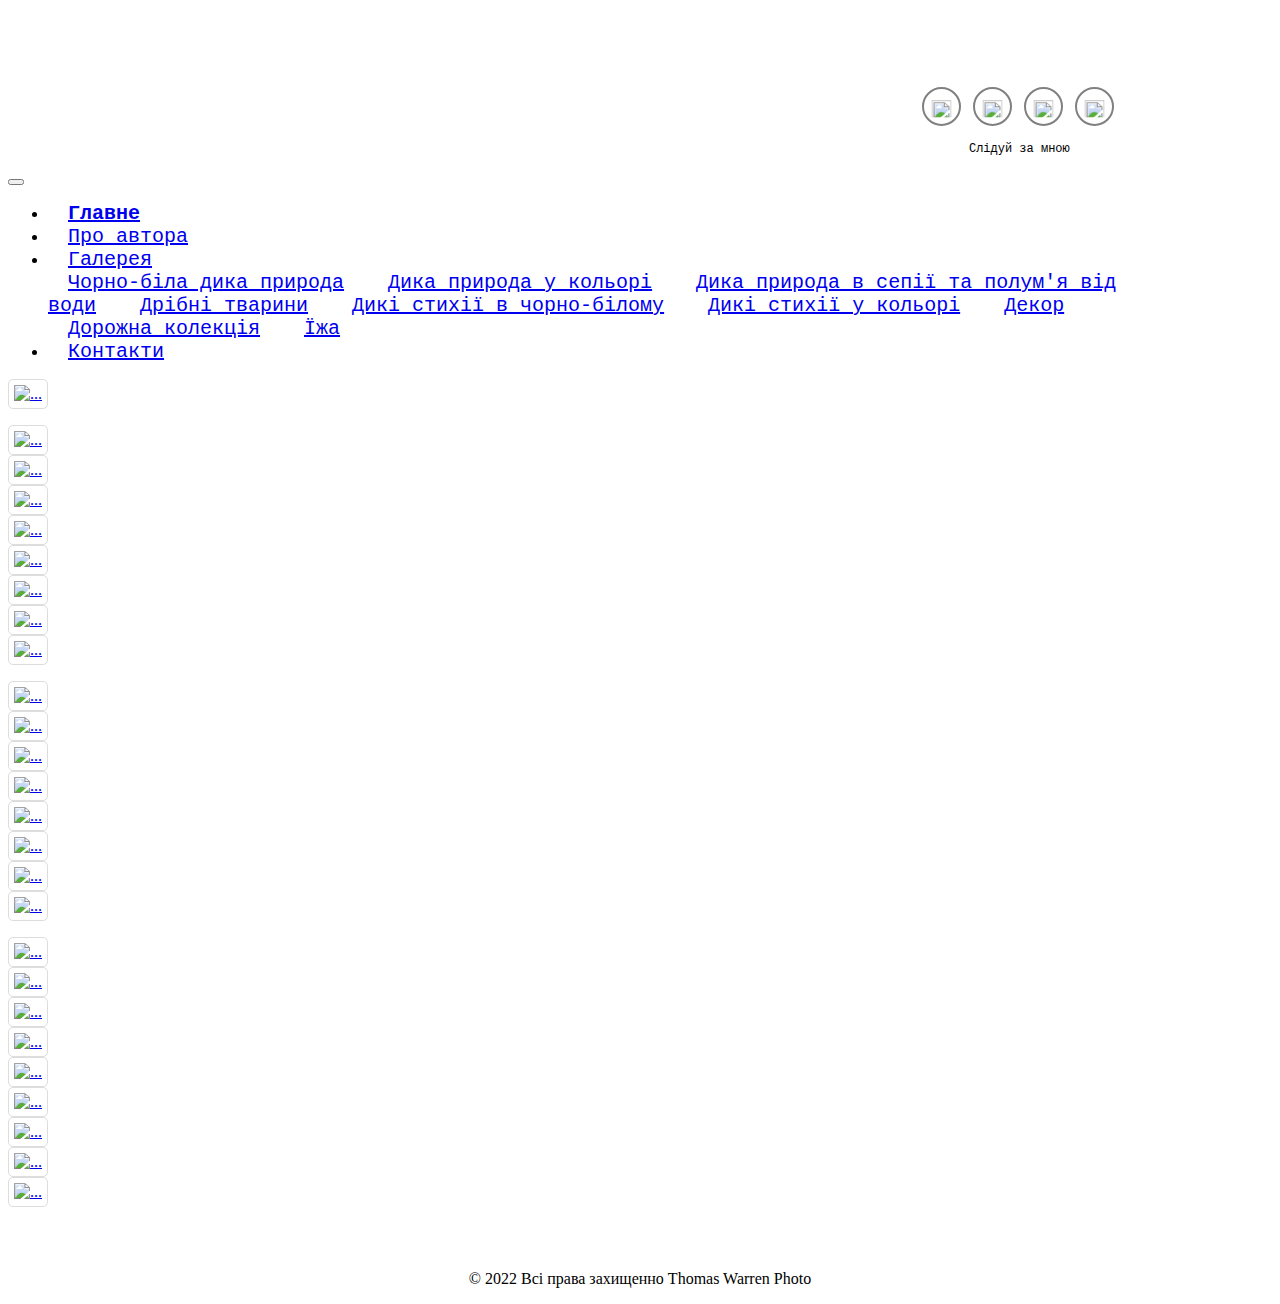
==== 1.html @ b48bdfd5 "Add files via upload" ====
<!DOCTYPE html>
<html>
	<head>
		<title></title>
			<link rel="stylesheet" type="text/css" href="Главное.css">
      <meta name="viewport" content="width=device-width, initial-scale=1, shrink-to-fit=no">
			<!-- Bootstrap CSS (jsDelivr CDN) -->
		  <link href="https://cdn.jsdelivr.net/npm/bootstrap@5.1.3/dist/css/bootstrap.min.css" rel="stylesheet" integrity="sha384-1BmE4kWBq78iYhFldvKuhfTAU6auU8tT94WrHftjDbrCEXSU1oBoqyl2QvZ6jIW3" crossorigin="anonymous">
		  <!-- Bootstrap Bundle JS (jsDelivr CDN) -->
		  <script defer src="https://cdn.jsdelivr.net/npm/bootstrap@5.1.3/dist/js/bootstrap.bundle.min.js" integrity="sha384-ka7Sk0Gln4gmtz2MlQnikT1wXgYsOg+OMhuP+IlRH9sENBO0LRn5q+8nbTov4+1p" crossorigin="anonymous"></script>
      <link href="js/bootstrap.min.css.map" rel="stylesheet"></link>
      <script src="js/bootstrap.min.js"></script>
      <link href="js/jquery.fancybox.min.css" rel="stylesheet"></link>
       <script src="js/jquery.fancybox.min.js"></script>
       <script src="js/jquery.min.js"></script>
        <script src="https://cdnjs.cloudflare.com/ajax/libs/popper.js/2.10.2/umd/popper.min.js" integrity="sha512-nnzkI2u2Dy6HMnzMIkh7CPd1KX445z38XIu4jG1jGw7x5tSL3VBjE44dY4ihMU1ijAQV930SPM12cCFrB18sVw==" crossorigin="anonymous" referrerpolicy="no-referrer"></script>
     
	</head>
		<body style="background-color: #ffffff;">

<div  style="padding-top: 5%; " class="container text-black " >
<div class="col-12 col-xs-12 col-md-12 col-xl-12 col-lg-12">
				<ul class="social-icons-7">
					<li><a href="https://www.facebook.com/"><img src="Image/Facebook_Logo.png" alt=""/></a></li>
          <li><a href="https://www.instagram.com/"><img src="Image/Instagram.png" alt=""/></a></li>
          <li><a href="https://www.pinterest.com/"><img src="Image/Pinterest.png" alt=""/></a></li>
          <li><a href="https://www.youtube.com/"><img src="Image/YouTube.png" alt=""/></a></li>
				</ul>
				<p style="font-size: 9pt; font-family: Courier New; text-align: right; padding-right: 16%; ">Слідуй за мною</p>
</div>			
	<div class="menu" class="col-12 col-xs-12 col-md-12 col-xl-12 col-lg-12">
		<nav class="navbar navbar-expand-lg navbar-light " >

  <button class="navbar-toggler" type="button" data-toggle="collapse" data-target="#navbarNavDropdown" aria-controls="navbarNavDropdown" aria-expanded="false" aria-label="Toggle navigation">
    <span class="navbar-toggler-icon"></span>
  </button>

  <div class="collapse navbar-collapse" id="navbarNavDropdown">
    <ul class="navbar-nav">

        <li class="nav-item active">
        <a   class="nav-link" style="font-size: 15pt; font-family: Courier New; "  href="index.html"><b>Главне</b></a>
      </li>


       <li class="nav-item active">
        <a class="nav-link" style="font-size: 15pt; font-family: Courier New;"  href="Avtor.html">Про автора</a>
      </li>

      <div id="Галерея">
       <li class="nav-item dropdown" >
        <a  class="nav-link dropdown-toggle" style="font-size: 15pt; font-family: Courier New;"   href="Galereya.html" id="navbarDropdownMenuLink" data-toggle="dropdown" aria-haspopup="true" aria-expanded="false">Галерея</a>
        <div class="dropdown-menu" aria-labelledby="navbarDropdownMenuLink">
          <a class="dropdown-item" style="font-size: 15pt; font-family: Courier New; text-align: left;"  href="1.html">Чорно-біла дика природа</a>
          <a class="dropdown-item" style="font-size: 15pt; font-family: Courier New; text-align: left;"  href="2.html">Дика природа у кольорі</a>
          <a class="dropdown-item" style="font-size: 15pt; font-family: Courier New; text-align: left;"  href="3.html">Дика природа в сепії та полум'я від води</a>
          <a class="dropdown-item" style="font-size: 15pt; font-family: Courier New; text-align: left;"  href="4.html">Дрібні тварини</a>
          <a class="dropdown-item" style="font-size: 15pt; font-family: Courier New; text-align: left;"  href="5.html">Дикі стихії в чорно-білому</a>
          <a class="dropdown-item" style="font-size: 15pt; font-family: Courier New; text-align: left;"  href="6.html">Дикі стихії у кольорі</a>
          <a class="dropdown-item" style="font-size: 15pt; font-family: Courier New; text-align: left;"  href="7.html">Декор</a>
          <a class="dropdown-item" style="font-size: 15pt; font-family: Courier New; text-align: left;"  href="8.html">Дорожна колекція</a>
          <a class="dropdown-item" style="font-size: 15pt; font-family: Courier New; text-align: left;"  href="9.html">Їжа</a>
        </div>
      </li>
    </div>

     <li class="nav-item active">
        <a class="nav-link" style="font-size: 15pt; font-family: Courier New;"  href="Contact.html">Контакти</a>
      </li>
    </ul>
</div>
</nav>
</div>
</div>

<div class="container">
    <div class="row">
      <div class="col-6 col-md-6 col-sm-6 col-xs-6 col-xl-6 col-lg-6 thumb">
            <a data-fancybox="gallery" href="Image/Galereya1/1.jpg">
                <img class="iimg-responsive" src="Image/Galereya1/1.jpg" style="max-width: 60%; height: auto;" alt="...">
            </a>
            <p></p>

      </div>
       <div class="col-6 col-md-6 col-sm-6 col-xs-6 col-xl-6 col-lg-6 thumb">
            <a data-fancybox="gallery" href="Image/Galereya1/2.jpg"> 
                <img class="img-responsive" src="Image/Galereya1/2.jpg" style="max-width: 70%; height: auto;" alt="...">
            </a>
      </div>
      <div class="col-6 col-md-6 col-sm-6 col-xs-6 col-xl-6 col-lg-6 thumb">
          <a data-fancybox="gallery" href="Image/Galereya1/3.jpg">
                <img class="img-responsive" src="Image/Galereya1/3.jpg"  style="max-width: 70%; height: auto;" alt="...">
            </a>
      </div>
        <div class="col-6 col-md-6 col-sm-6 col-xs-6 col-xl-6 col-lg-6 thumb">
            <a data-fancybox="gallery" href="Image/Galereya1/4.jpg">
                <img class="img-responsive" src="Image/Galereya1/4.jpg" style="max-width: 70%; height: auto; " alt="...">
            </a>
        </div>
        <div class="col-6 col-md-6 col-sm-6 col-xs-6 col-xl-6 col-lg-6 thumb">
            <a data-fancybox="gallery" href="Image/Galereya1/5.jpg">
                <img class="iimg-responsive" src="Image/Galereya1/5.jpg" style="max-width: 70%; height: auto;" alt="...">
            </a>

      </div>
       <div class="col-6 col-md-6 col-sm-6 col-xs-6 col-xl-6 col-lg-6 thumb">
            <a data-fancybox="gallery" href="Image/Galereya1/6.jpg">
                <img class="img-responsive" src="Image/Galereya1/6.jpg" style="max-width: 70%; height: auto;" alt="...">
            </a>
      </div>
      <div class="col-6 col-md-6 col-sm-6 col-xs-6 col-xl-6 col-lg-6 thumb">
          <a data-fancybox="gallery" href="Image/Galereya1/7.jpg">
                <img class="img-responsive" src="Image/Galereya1/7.jpg" style="max-width: 70%; height: auto;" alt="...">
            </a>
      </div>
        <div class="col-6 col-md-6 col-sm-6 col-xs-6 col-xl-6 col-lg-6 thumb">
            <a data-fancybox="gallery" href="Image/Galereya1/8.jpg">
                <img class="img-responsive" src="Image/Galereya1/8.jpg" style="max-width: 70%; height: auto;" alt="...">
            </a>
        </div>
        <div class="col-6 col-md-6 col-sm-6 col-xs-6 col-xl-6 col-lg-6 thumb">
            <a data-fancybox="gallery" href="Image/Galereya1/9.jpg">
                <img class="iimg-responsive" src="Image/Galereya1/9.jpg" style="max-width: 80%; height: auto;" alt="...">
            </a>
            <p></p>

      </div>
       <div class="col-6 col-md-6 col-sm-6 col-xs-6 col-xl-6 col-lg-6 thumb">
            <a data-fancybox="gallery" href="Image/Galereya1/19.jpg"> 
                <img class="img-responsive" src="Image/Galereya1/10.jpg" style="max-width: 70%; height: auto;" alt="...">
            </a>
      </div>
      <div class="col-6 col-md-6 col-sm-6 col-xs-6 col-xl-6 col-lg-6 thumb">
          <a data-fancybox="gallery" href="Image/Galereya1/11.jpg">
                <img class="img-responsive" src="Image/Galereya1/11.jpg"  style="max-width: 70%; height: auto;" alt="...">
            </a>
      </div>
        <div class="col-6 col-md-6 col-sm-6 col-xs-6 col-xl-6 col-lg-6 thumb">
            <a data-fancybox="gallery" href="Image/Galereya1/12.jpg">
                <img class="img-responsive" src="Image/Galereya1/12.jpg" style="max-width: 70%; height: auto; " alt="...">
            </a>
        </div>
        <div class="col-6 col-md-6 col-sm-6 col-xs-6 col-xl-6 col-lg-6 thumb">
            <a data-fancybox="gallery" href="Image/Galereya1/41.jpg">
                <img class="iimg-responsive" src="Image/Galereya1/41.jpg" style="max-width: 70%; height: auto;" alt="...">
            </a>

      </div>
       <div class="col-6 col-md-6 col-sm-6 col-xs-6 col-xl-6 col-lg-6 thumb">
            <a data-fancybox="gallery" href="Image/Galereya1/14.jpg">
                <img class="img-responsive" src="Image/Galereya1/14.jpg" style="max-width: 70%; height: auto;" alt="...">
            </a>
      </div>
      <div class="col-6 col-md-6 col-sm-6 col-xs-6 col-xl-6 col-lg-6 thumb">
          <a data-fancybox="gallery" href="Image/Galereya1/15.jpg">
                <img class="img-responsive" src="Image/Galereya1/15.jpg" style="max-width: 70%; height: auto;" alt="...">
            </a>
      </div>
        <div class="col-6 col-md-6 col-sm-6 col-xs-6 col-xl-6 col-lg-6 thumb">
            <a data-fancybox="gallery" href="Image/Galereya1/39.jpg">
                <img class="img-responsive" src="Image/Galereya1/39.jpg" style="max-width: 70%; height: auto;" alt="...">
            </a>
        </div>
        <div class="col-6 col-md-6 col-sm-6 col-xs-6 col-xl-6 col-lg-6 thumb">
            <a data-fancybox="gallery" href="Image/Galereya1/35.jpg">
                <img class="iimg-responsive" src="Image/Galereya1/35.jpg" style="max-width: 70%; height: auto;" alt="...">
            </a>
            <p></p>

      </div>
       <div class="col-6 col-md-6 col-sm-6 col-xs-6 col-xl-6 col-lg-6 thumb">
            <a data-fancybox="gallery" href="Image/Galereya1/27.jpg"> 
                <img class="img-responsive" src="Image/Galereya1/27.jpg" style="max-width: 70%; height: auto;" alt="...">
            </a>
      </div>
      <div class="col-6 col-md-6 col-sm-6 col-xs-6 col-xl-6 col-lg-6 thumb">
          <a data-fancybox="gallery" href="Image/Galereya1/19.jpg">
                <img class="img-responsive" src="Image/Galereya1/19.jpg"  style="max-width: 70%; height: auto;" alt="...">
            </a>
      </div>
        <div class="col-6 col-md-6 col-sm-6 col-xs-6 col-xl-6 col-lg-6 thumb">
            <a data-fancybox="gallery" href="Image/Galereya1/33.jpg">
                <img class="img-responsive" src="Image/Galereya1/33.jpg" style="max-width: 70%; height: auto; " alt="...">
            </a>
        </div>
        <div class="col-6 col-md-6 col-sm-6 col-xs-6 col-xl-6 col-lg-6 thumb">
            <a data-fancybox="gallery" href="Image/Galereya1/21.jpg">
                <img class="iimg-responsive" src="Image/Galereya1/21.jpg" style="max-width: 70%; height: auto;" alt="...">
            </a>

      </div>
       <div class="col-6 col-md-6 col-sm-6 col-xs-6 col-xl-6 col-lg-6 thumb">
            <a data-fancybox="gallery" href="Image/Galereya1/22.jpg">
                <img class="img-responsive" src="Image/Galereya1/22.jpg" style="max-width: 70%; height: auto;" alt="...">
            </a>
      </div>
      <div class="col-6 col-md-6 col-sm-6 col-xs-6 col-xl-6 col-lg-6 thumb">
          <a data-fancybox="gallery" href="Image/Galereya1/23.jpg">
                <img class="img-responsive" src="Image/Galereya1/23.jpg" style="max-width: 70%; height: auto;" alt="...">
            </a>
      </div>
        <div class="col-6 col-md-6 col-sm-6 col-xs-6 col-xl-6 col-lg-6 thumb">
            <a data-fancybox="gallery" href="Image/Galereya1/24.jpg">
                <img class="img-responsive" src="Image/Galereya1/24.jpg" style="max-width: 60%; height: auto;" alt="...">
            </a>
        </div>
        <div class="col-6 col-md-6 col-sm-6 col-xs-6 col-xl-6 col-lg-6 thumb">
            <a data-fancybox="gallery" href="Image/Galereya1/25.jpg">
                <img class="iimg-responsive" src="Image/Galereya1/25.jpg" style="max-width: 70%; height: auto;" alt="...">
            </a>
      </div>
      <div class="col-6 col-md-6 col-sm-6 col-xs-6 col-xl-6 col-lg-6 thumb">
            <a data-fancybox="gallery" href="Image/Galereya1/38.jpg">
                <img class="iimg-responsive" src="Image/Galereya1/38.jpg" style="max-width: 70%; height: auto;" alt="...">
            </a>
      </div>
    </div>
</div>
<button onclick="topFunction()" id="myBtn" title="Go to top">Top</button>
<div class="container text-white " style="height:5%" >
                                <div class="row " style="height:5%">
                                    <div class="col-6 col-xs-6 col-md-6 col-xl-6 col-lg-6">

                <div  class="footer" align="center">
                    <p class="text-xl-start text-lg-start text-md-start text-sm-start" style="margin-top: 5%; color: black;">© 2022 Всі права захищенно Thomas Warren Photo</p>
                </div>
            </div>
        </div>
    </div>
<script >
    // When the user scrolls down 20px from the top of the document, show the button
window.onscroll = function() {scrollFunction()};

function scrollFunction() {
    if (document.body.scrollTop > 20 || document.documentElement.scrollTop > 20) {
        document.getElementById("myBtn").style.display = "block";
    } else {
        document.getElementById("myBtn").style.display = "none";
    }
}

// When the user clicks on the button, scroll to the top of the document
function topFunction() {
    document.body.scrollTop = 0; // For Safari
    document.documentElement.scrollTop = 0; // For Chrome, Firefox, IE and Opera
}
</script>
<!-- fancyBox JS -->
<script src="js/jquery.fancybox.min.js"></script>
</body>
</html>
---- Главное.css ----
nav.navbar .dropdown:hover > .dropdown-menu {
 display: block; 
 text-align: right;
} 
@media only screen and (max-device-width: 992px){
    nav.navbar .dropdown:hover .dropdown-menu{
        display: none;
    }
}

.social-icons-7 {
    list-style: none;
    padding: 0;
    display: flex;
    justify-content: right;  
    align-items: right;
    padding-right:12% ;

}
.social-icons-7 a {
    text-decoration: none;
    width: 35px;
    height: 35px;
    display: flex;
    align-items: center;
    justify-content: center;
    border-radius: 50%;
    margin: 0 6px;
    font-size: 26px;
    overflow: hidden;
    position: relative;
    color: #808080;
    border: 2px solid #808080;
    transition: border-radius 0.2s linear 0s;
    transform: rotate(45deg);
}
.social-icons-7 a:after {
    content: "";
    display: block;
    width: 100%;
    height: 100%;
    top: -100%;
    left: 0;
    right: 0;
    margin: auto;
    position: absolute;
    background-color: #808080;
}
.social-icons-7 a i,
.social-icons-7 a img {
    transition: transform 0.2s linear 0s;
    transform: rotate(-45deg);
    position: relative;
    z-index: 1;          
}
.social-icons-7 a img {
    width: 20px;
    height: 20px;
}
.social-icons-7 a:hover {
    border-radius: 0px;
    width: 25px;
    height: 25px;
    color: #FFF;
    margin: 5px 11px
}
.social-icons-7 a:hover:after {
    top: 0;
    transition: all 0.2s linear 0s;
}
.menu{
    padding-right: 10%;
    display: flex;
    justify-content: right; 
}
.menu a{
    margin: 0 20px;
}
.line{
    border-bottom: 1px solid #808080;

}
#name {
    width: 100%;
}
#email{
    width: 100%;
}
#comment{
    width: 100%;
    height: 150px;
    box-sizing: border-box; /* Алгоритм расчёта ширины */
    margin-top:4% ;
}
#submit{
    background-color: #FF4500;
}

.img-fluid1{
    max-width: 80%;
    height: auto;
    margin: 10%;
}
.hover-effect-btn {
  position: relative;
  width: 100%;
}
.overlay {
  position: absolute;
  top: 0;
  left: 0;
  width: 100%;
  height: 100%;
  background: rgba(0, 0, 0, 0.5); /* Настройка цвета и прозрачности для блока с заголовком */
  transition: background 0.5s ease;
}
.hover-effect-btn:hover .overlay {
  display: block;
  background: rgba(0, 0, 0, 0.9); /* Настройка цвета и прозрачности для блока с заголовком при наведении */
}
.title {
  position: absolute;
  width: 100%;
  left: 0;
  top: 25%; /* Отступ сверху */
  font-size: 1.5vw; /* Размер текста заголовка */
  text-align: center;
  text-transform: uppercase; /* Заглавные буквы */
  color: white; /* Цвет заголовка */
  z-index: 1;
  transition: top .5s ease;
  text-shadow: 1px 1px 1px #000;
}
.hover-effect-btn:hover .title {
  top: 15%; /* Отступ сверху при наведении */
}
.button {
  position: absolute;
  width: 100%;
  left:0;
  top: 65%; /* Отступ сверху */
  text-align: center;
  opacity: 0;
  transition: opacity .35s ease;
}
.button a {
  padding: 15px 40px; /* Отступ */
  text-align: center;
  background: #ff921e; /* Цвет кнопки */
  color: white; /* Цвет текста */
  border: 1px solid white; /* Ширина, стиль и цвет границы */
  z-index: 1; 
}
.hover-effect-btn:hover .button {
  opacity: 1;
}
        .thumb img {
            -webkit-filter: grayscale(0);
            filter: none;
            border-radius: 5px;
            background-color: #fff;
            border: 1px solid #ddd;
            padding: 5px;
        }

        .thumb img:hover {
            -webkit-filter: grayscale(1);
            filter: grayscale(1);
        }

        .thumb {
            padding: 0px;
        }

#myBtn {
    display: none; /* Hidden by default */
    position: fixed; /* Fixed/sticky position */
    bottom: 5%; /* Place the button at the bottom of the page */
    right: 2%; /* Place the button 30px from the right */
    z-index: 99; /* Make sure it does not overlap */
    border: none; /* Remove borders */
    outline: none; /* Remove outline */
    background-color: red; /* Set a background color */
    color: white; /* Text color */
    cursor: pointer; /* Add a mouse pointer on hover */
    padding: 0.7%; /* Some padding */
    border-radius: 70%; /* Rounded corners */
    font-size: 18px; /* Increase font size */
}

#myBtn:hover {
    background-color: #555; /* Add a dark-grey background on hover */
}
.btn{
    margin-top: 3%;
    margin-left: 70%;
}
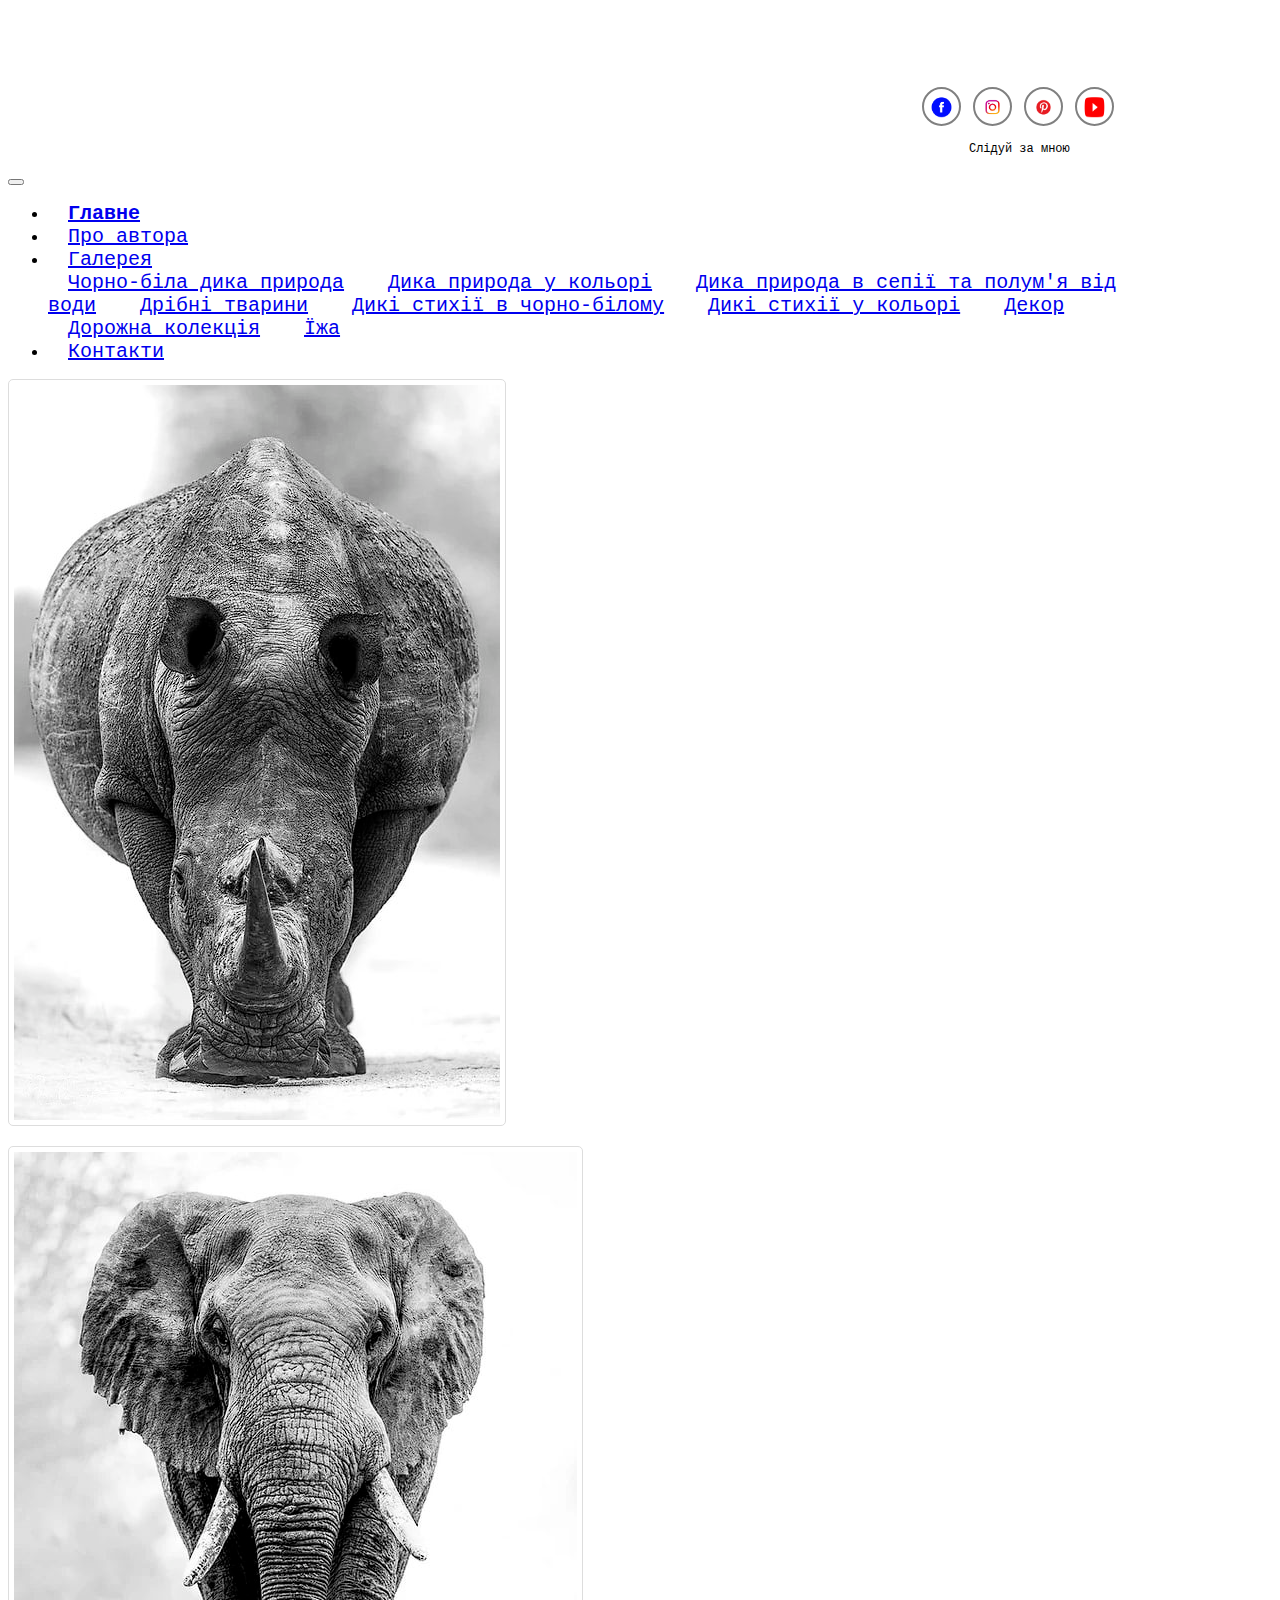
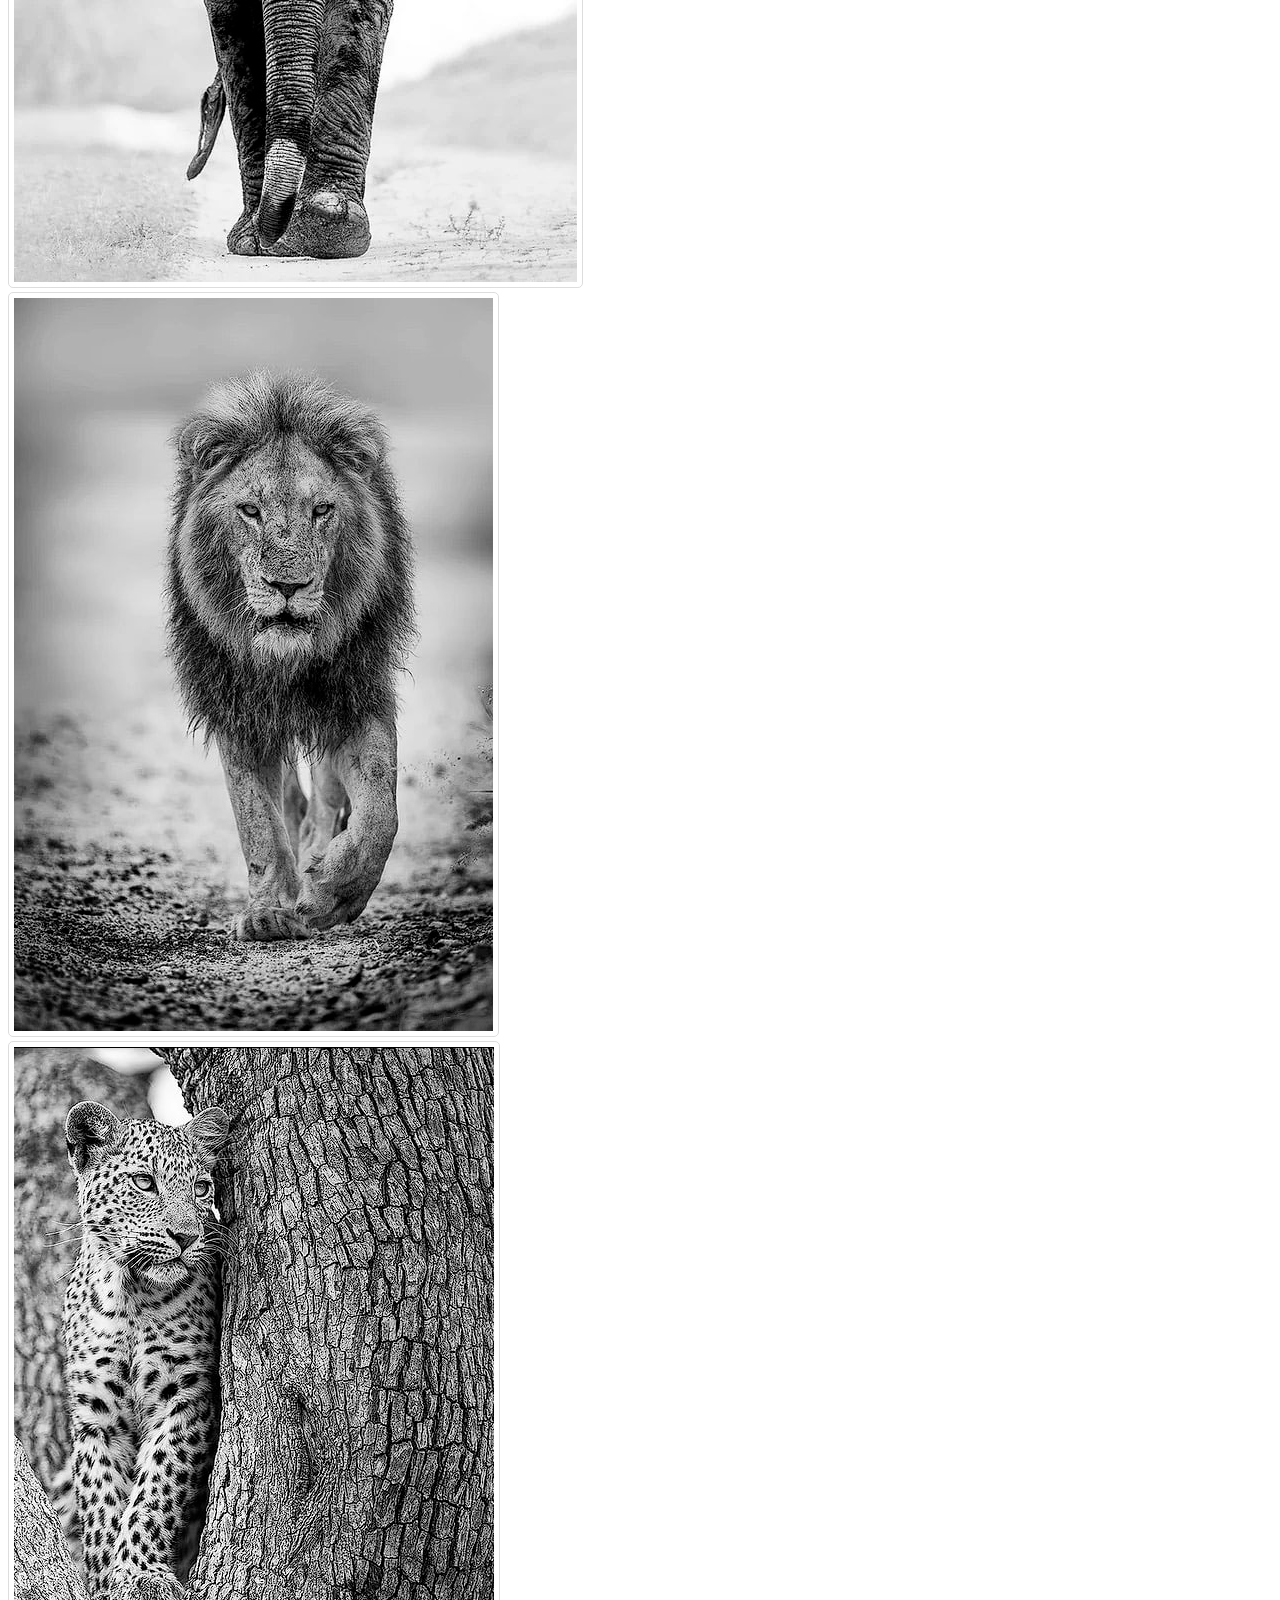
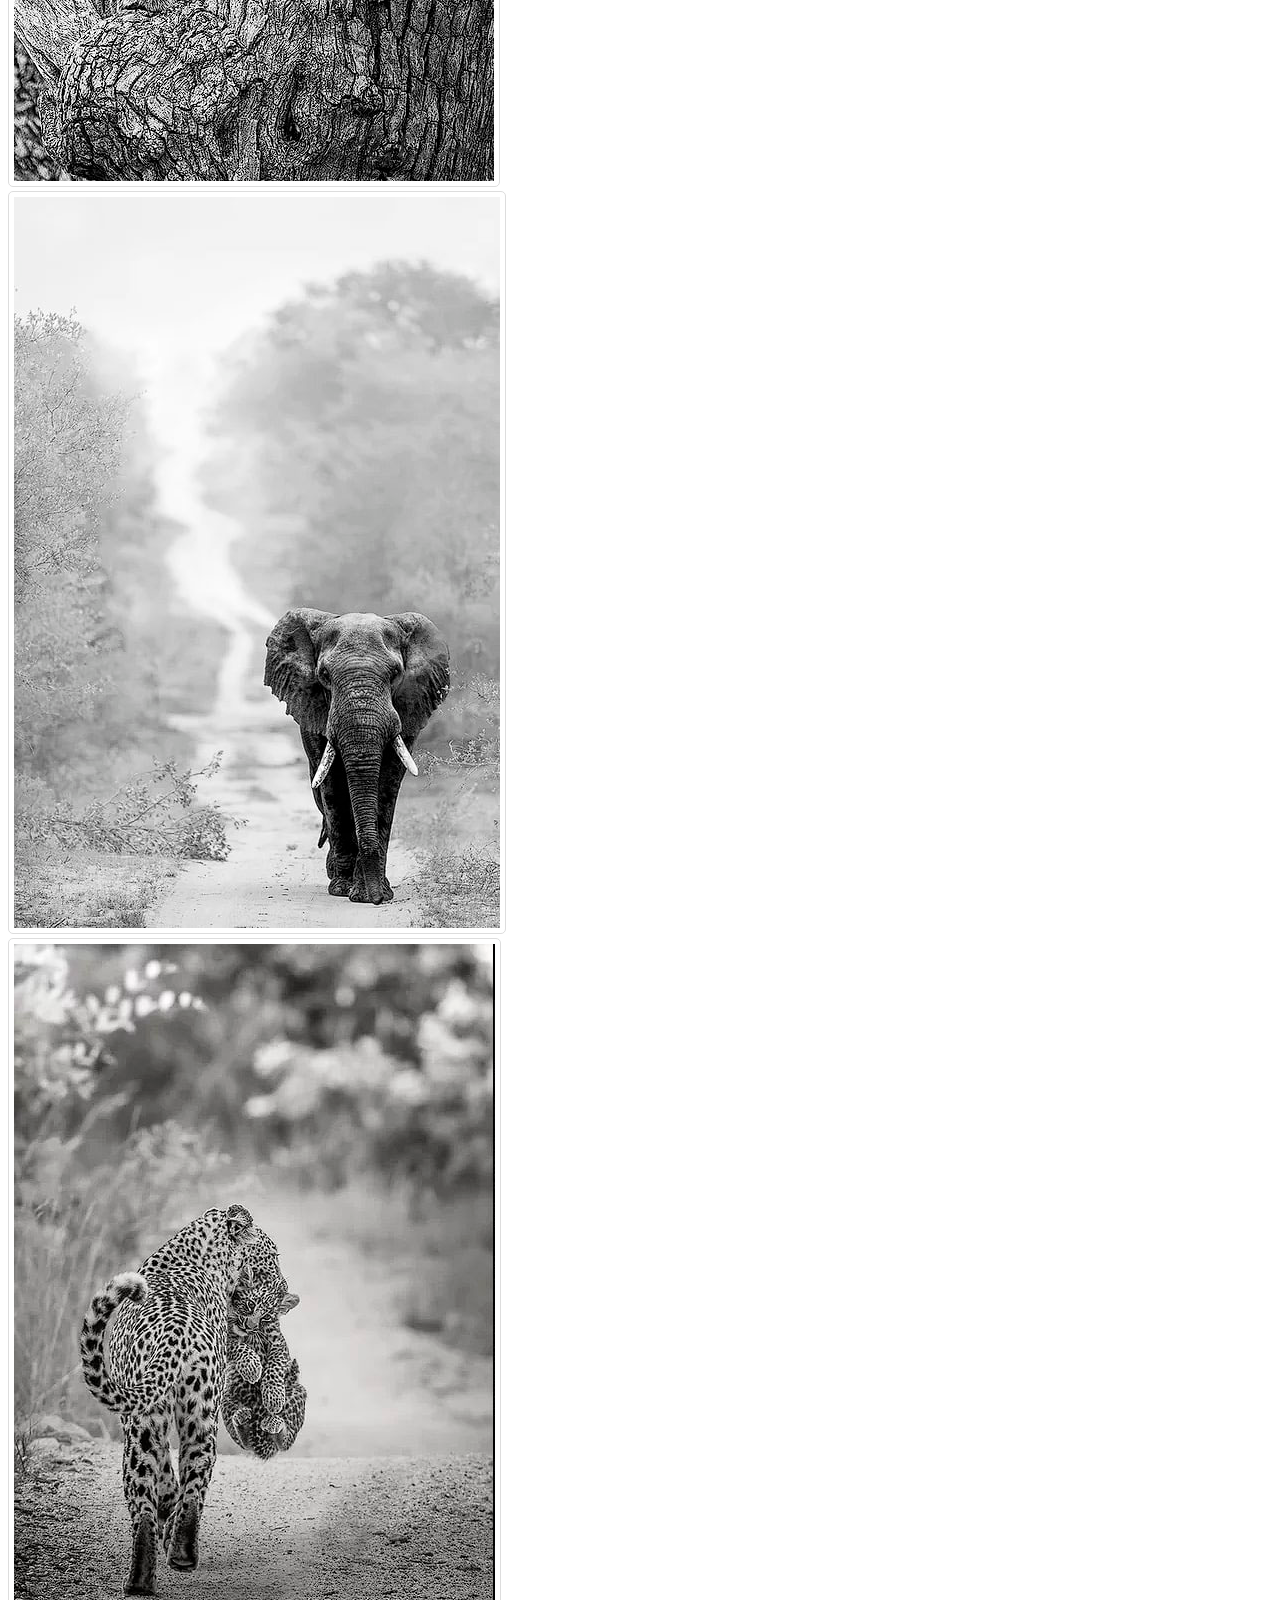
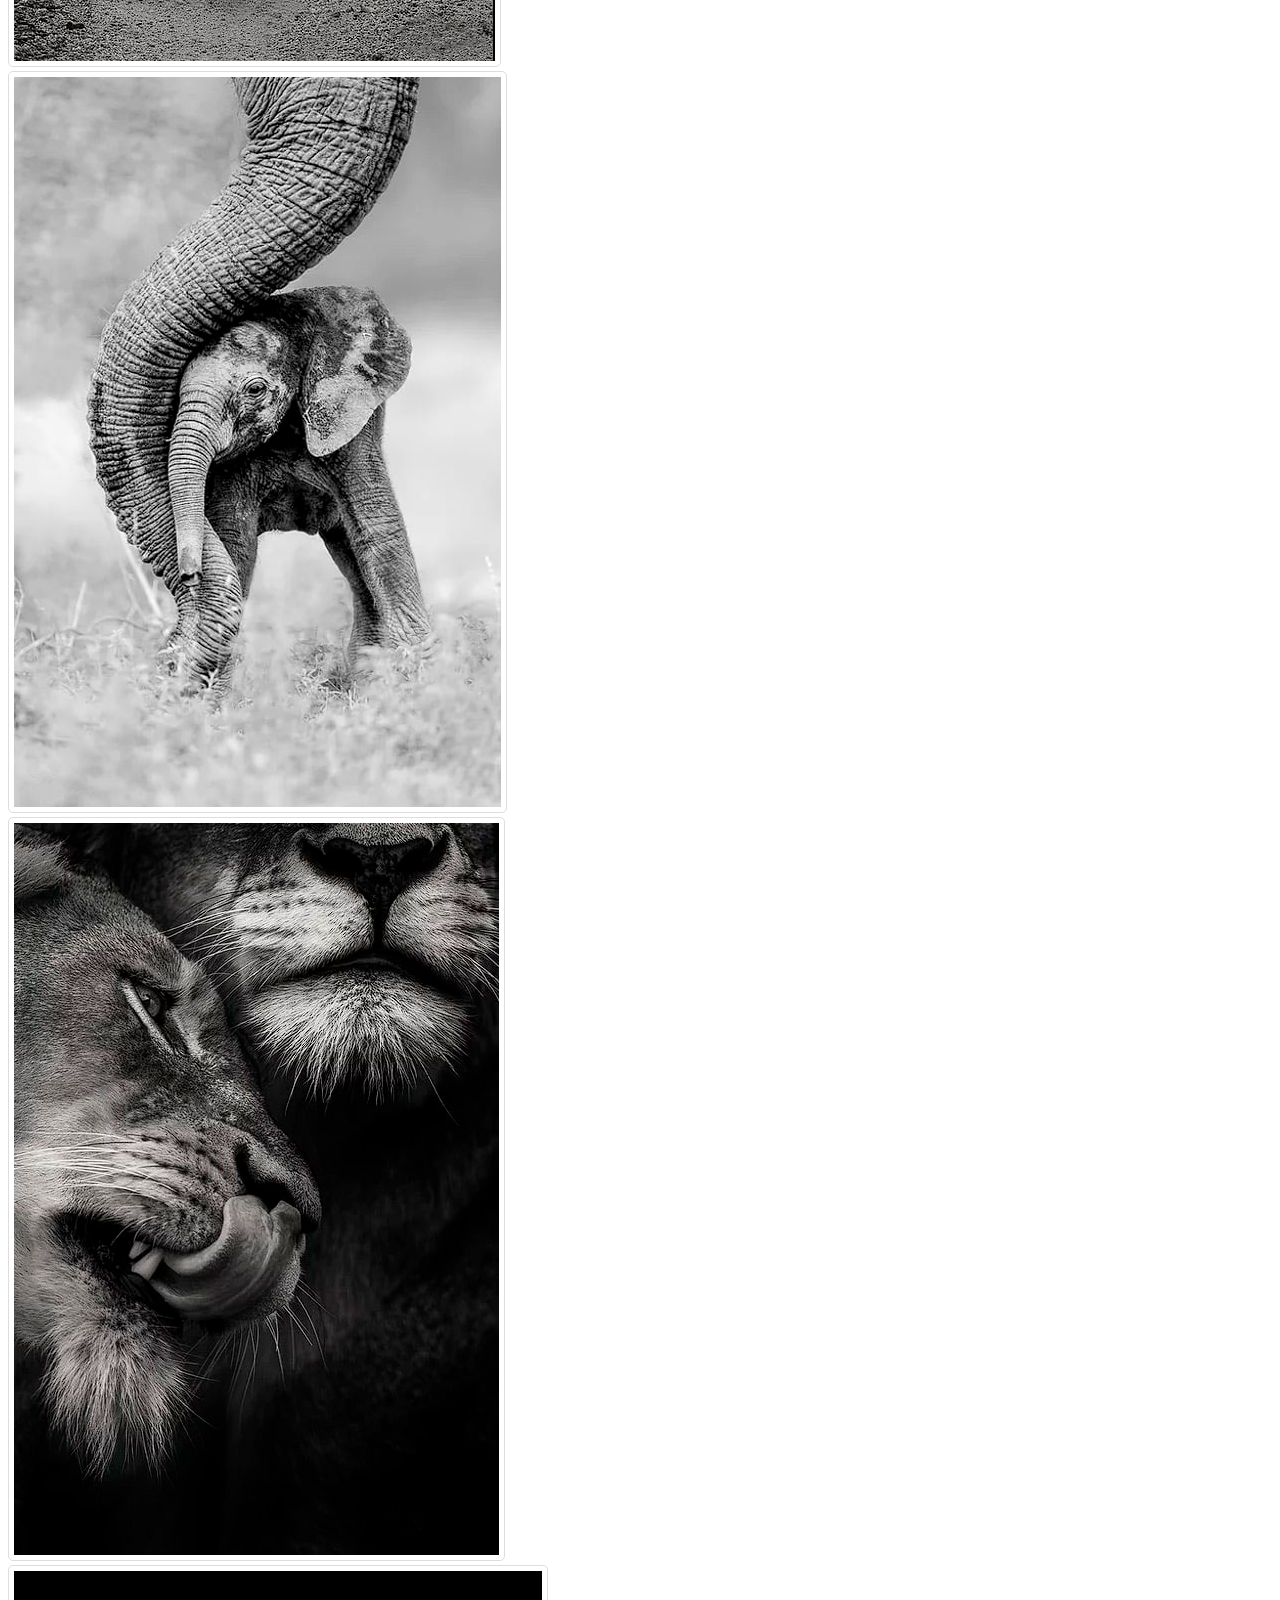
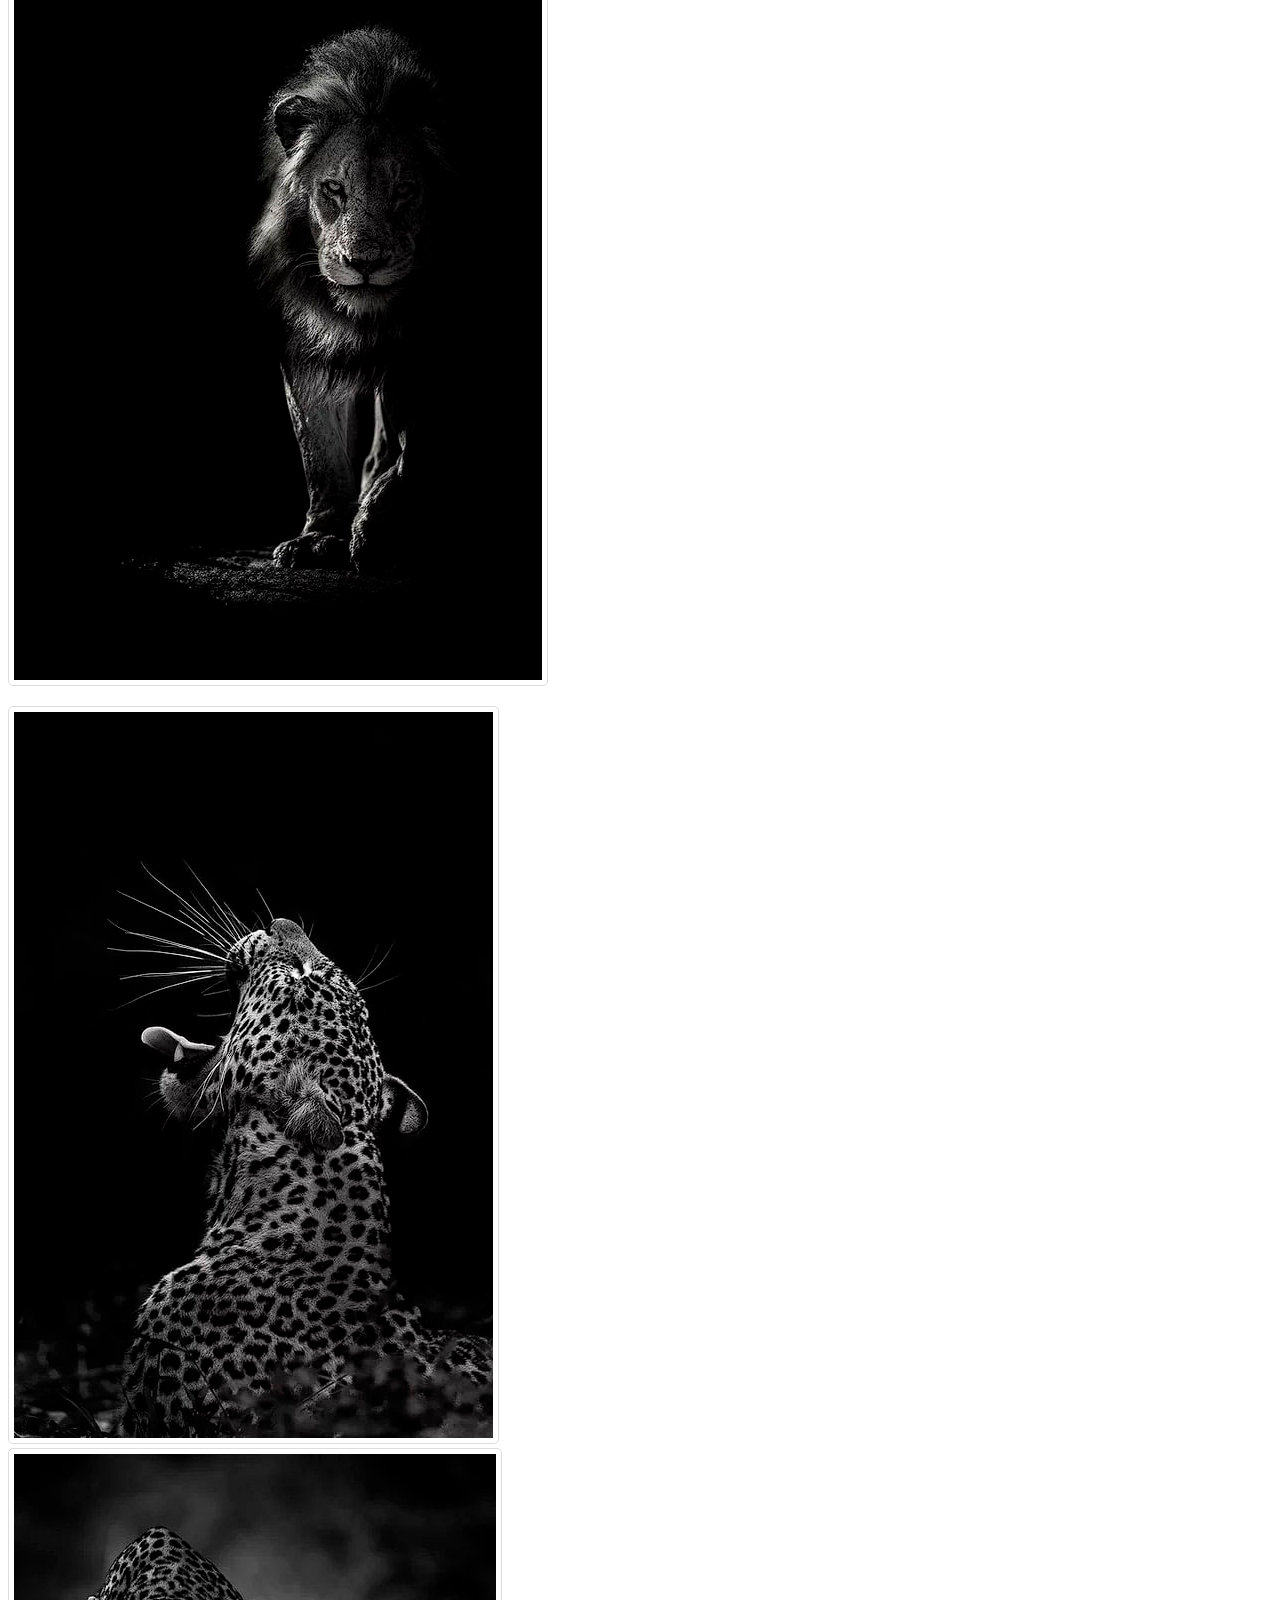
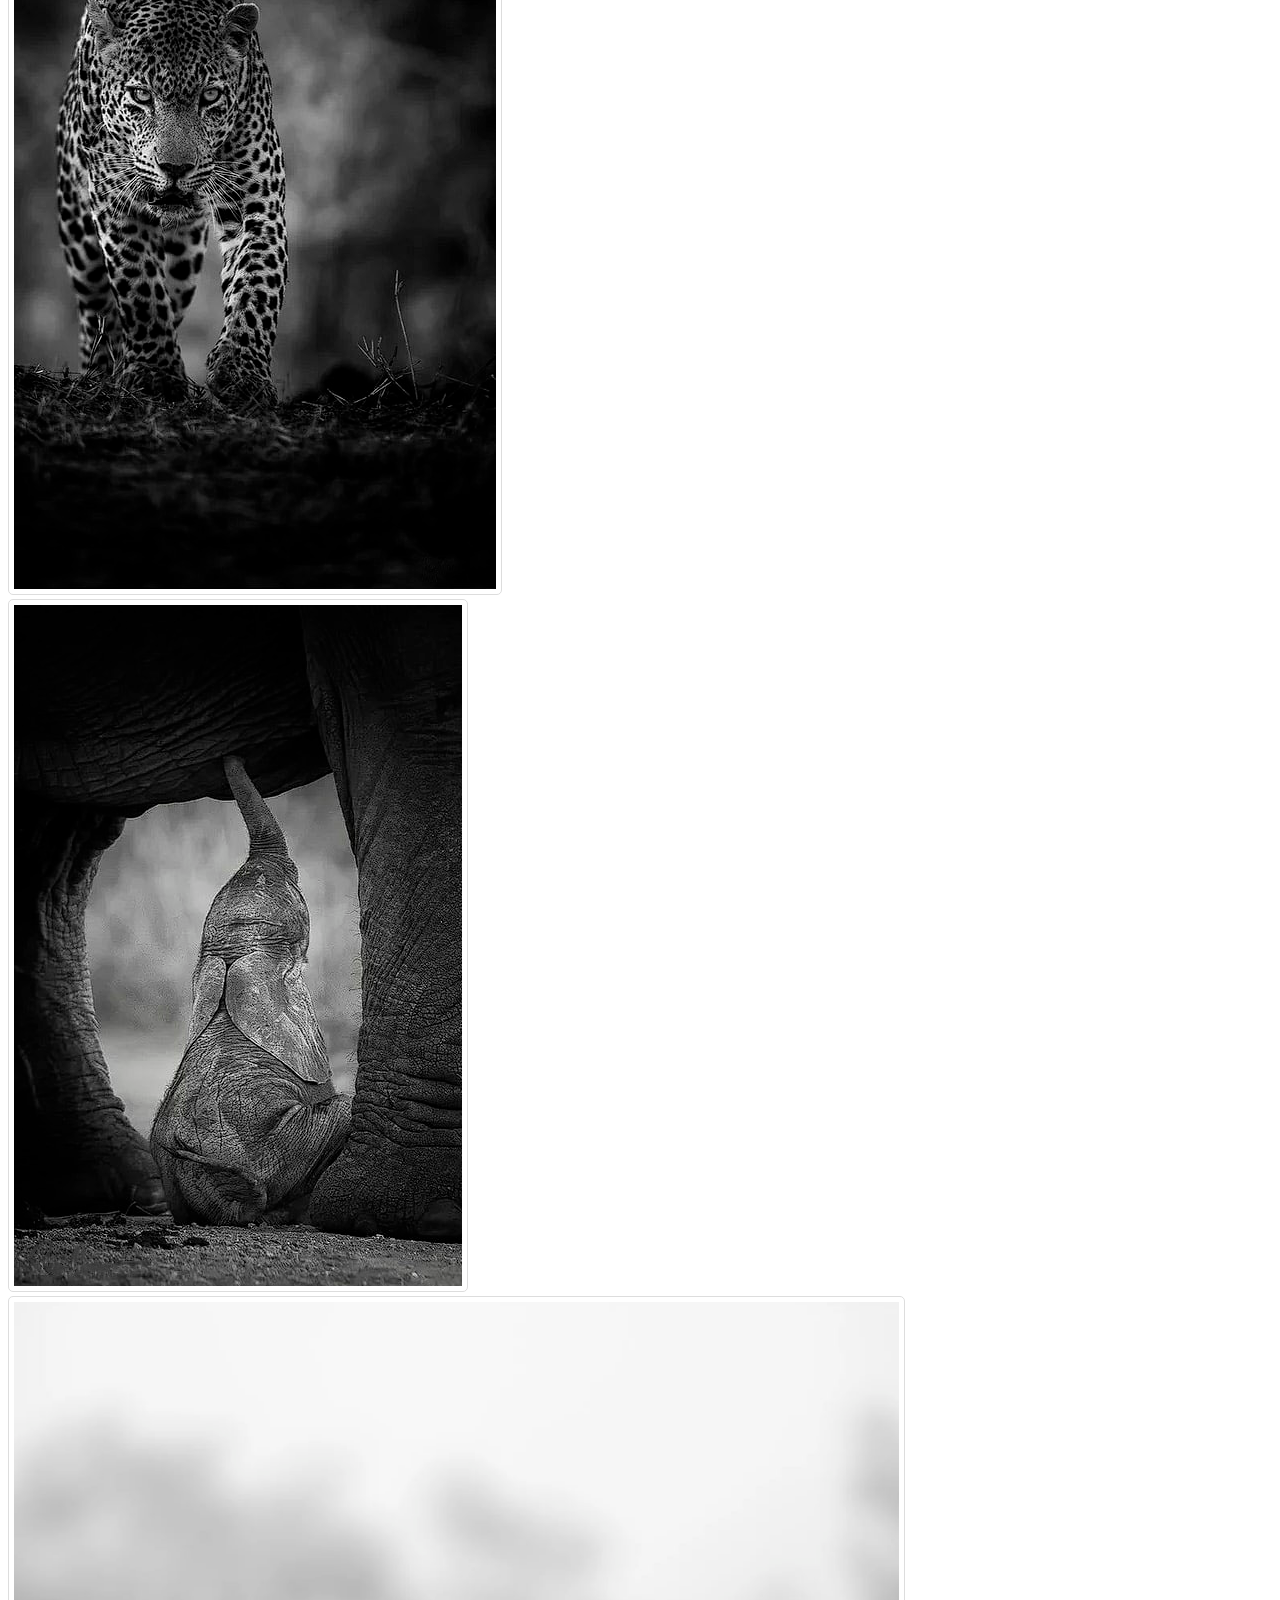
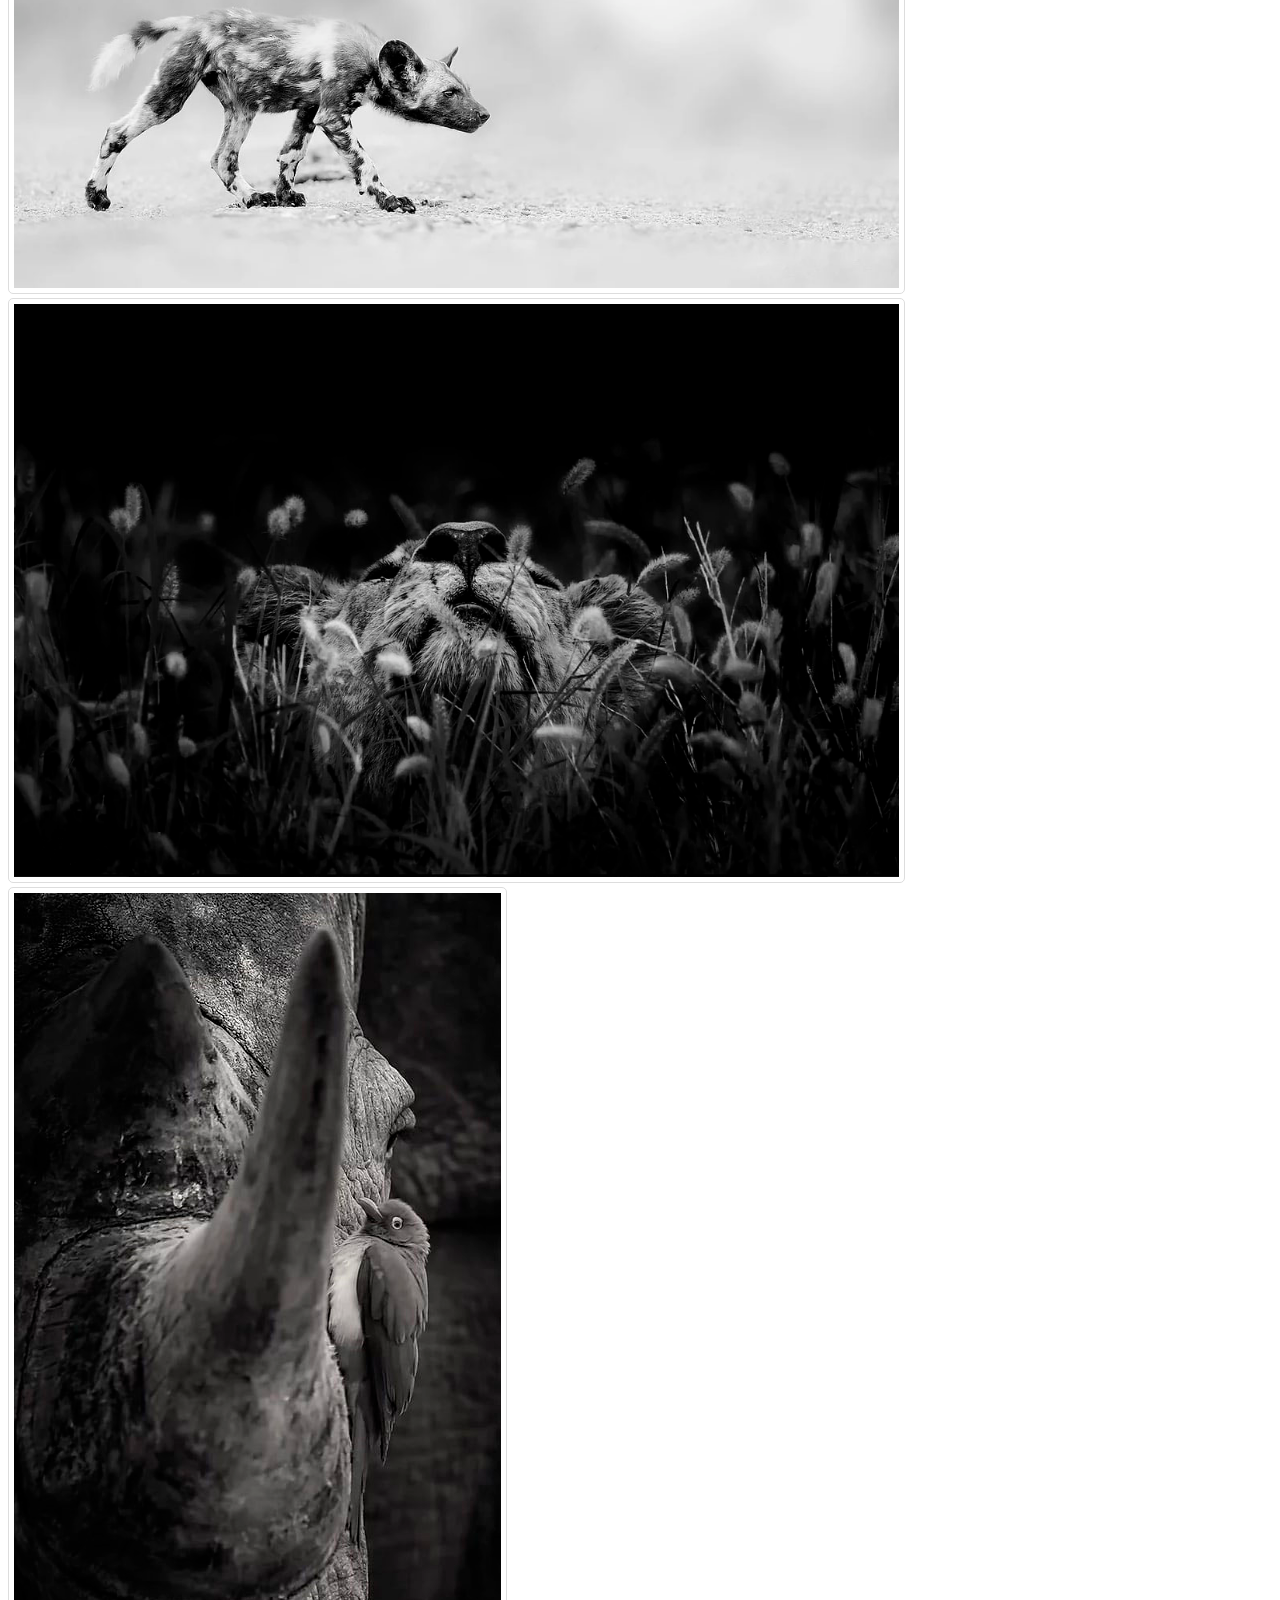
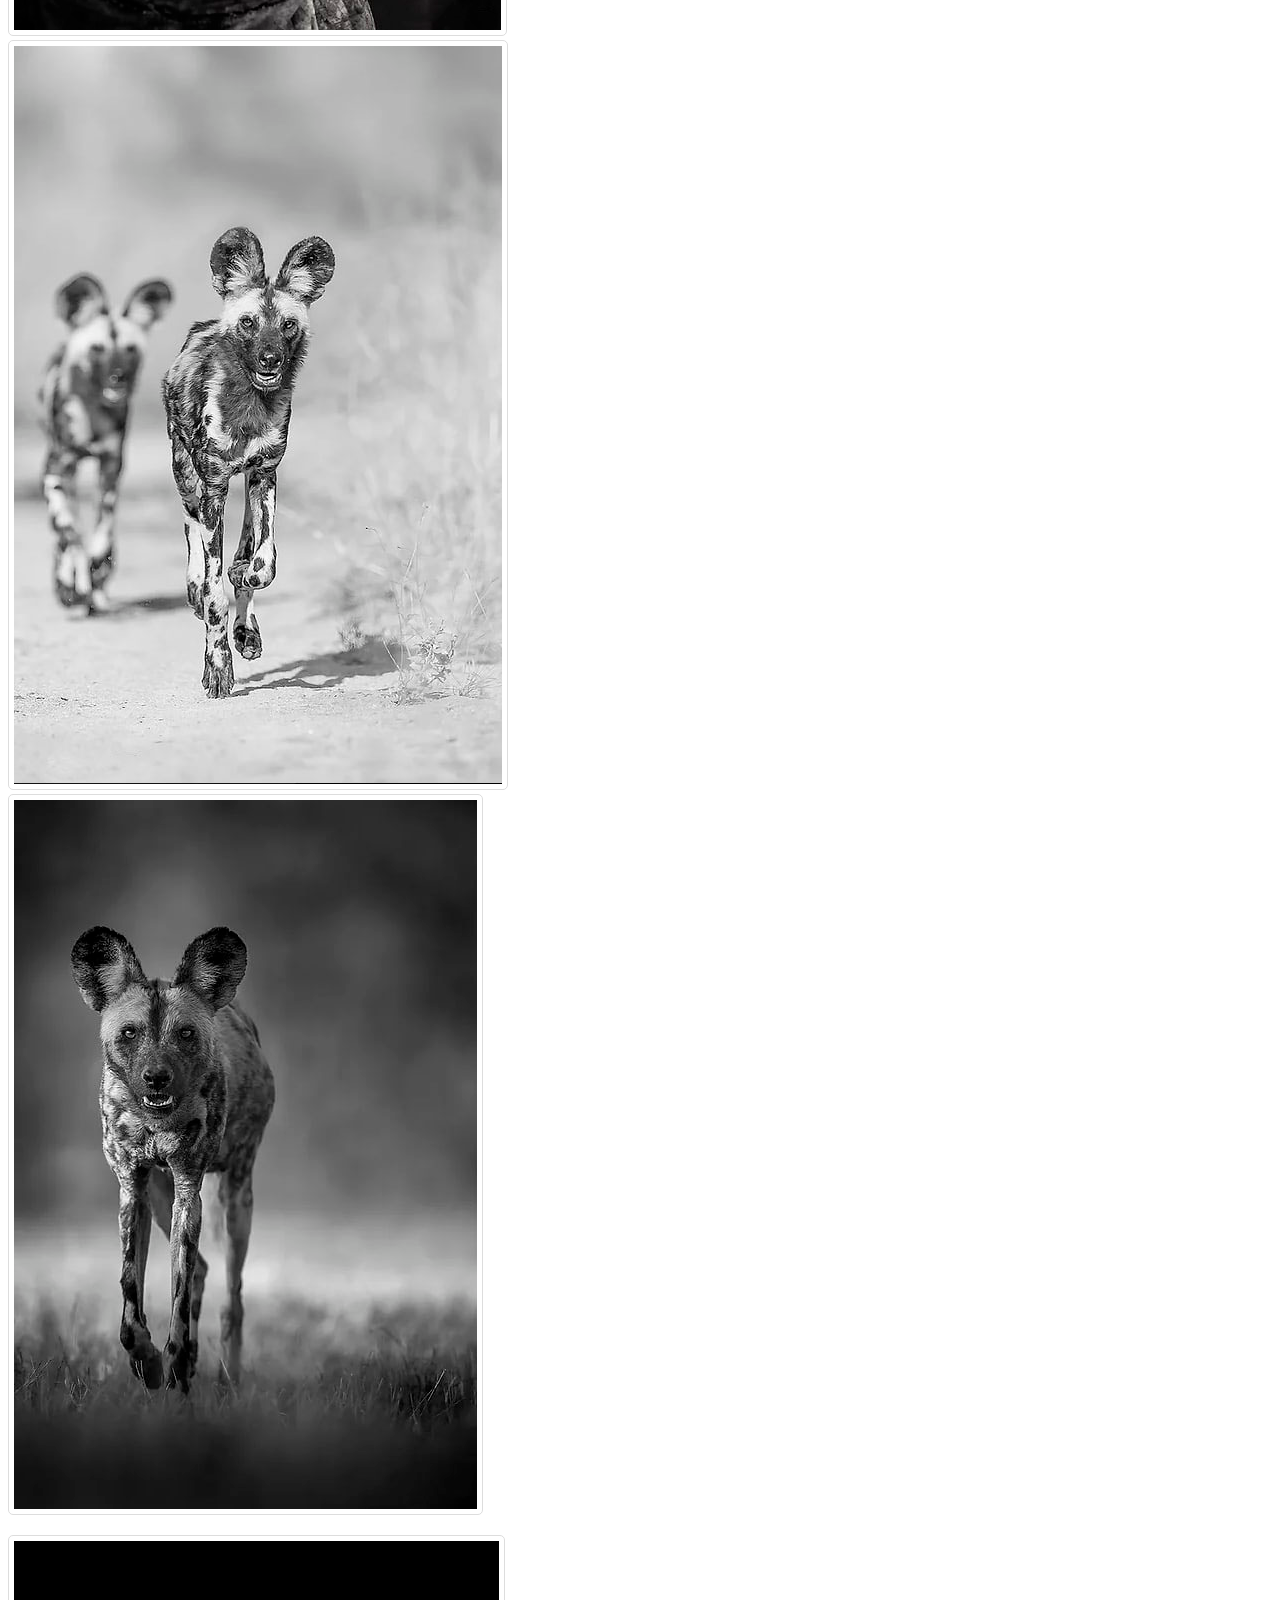
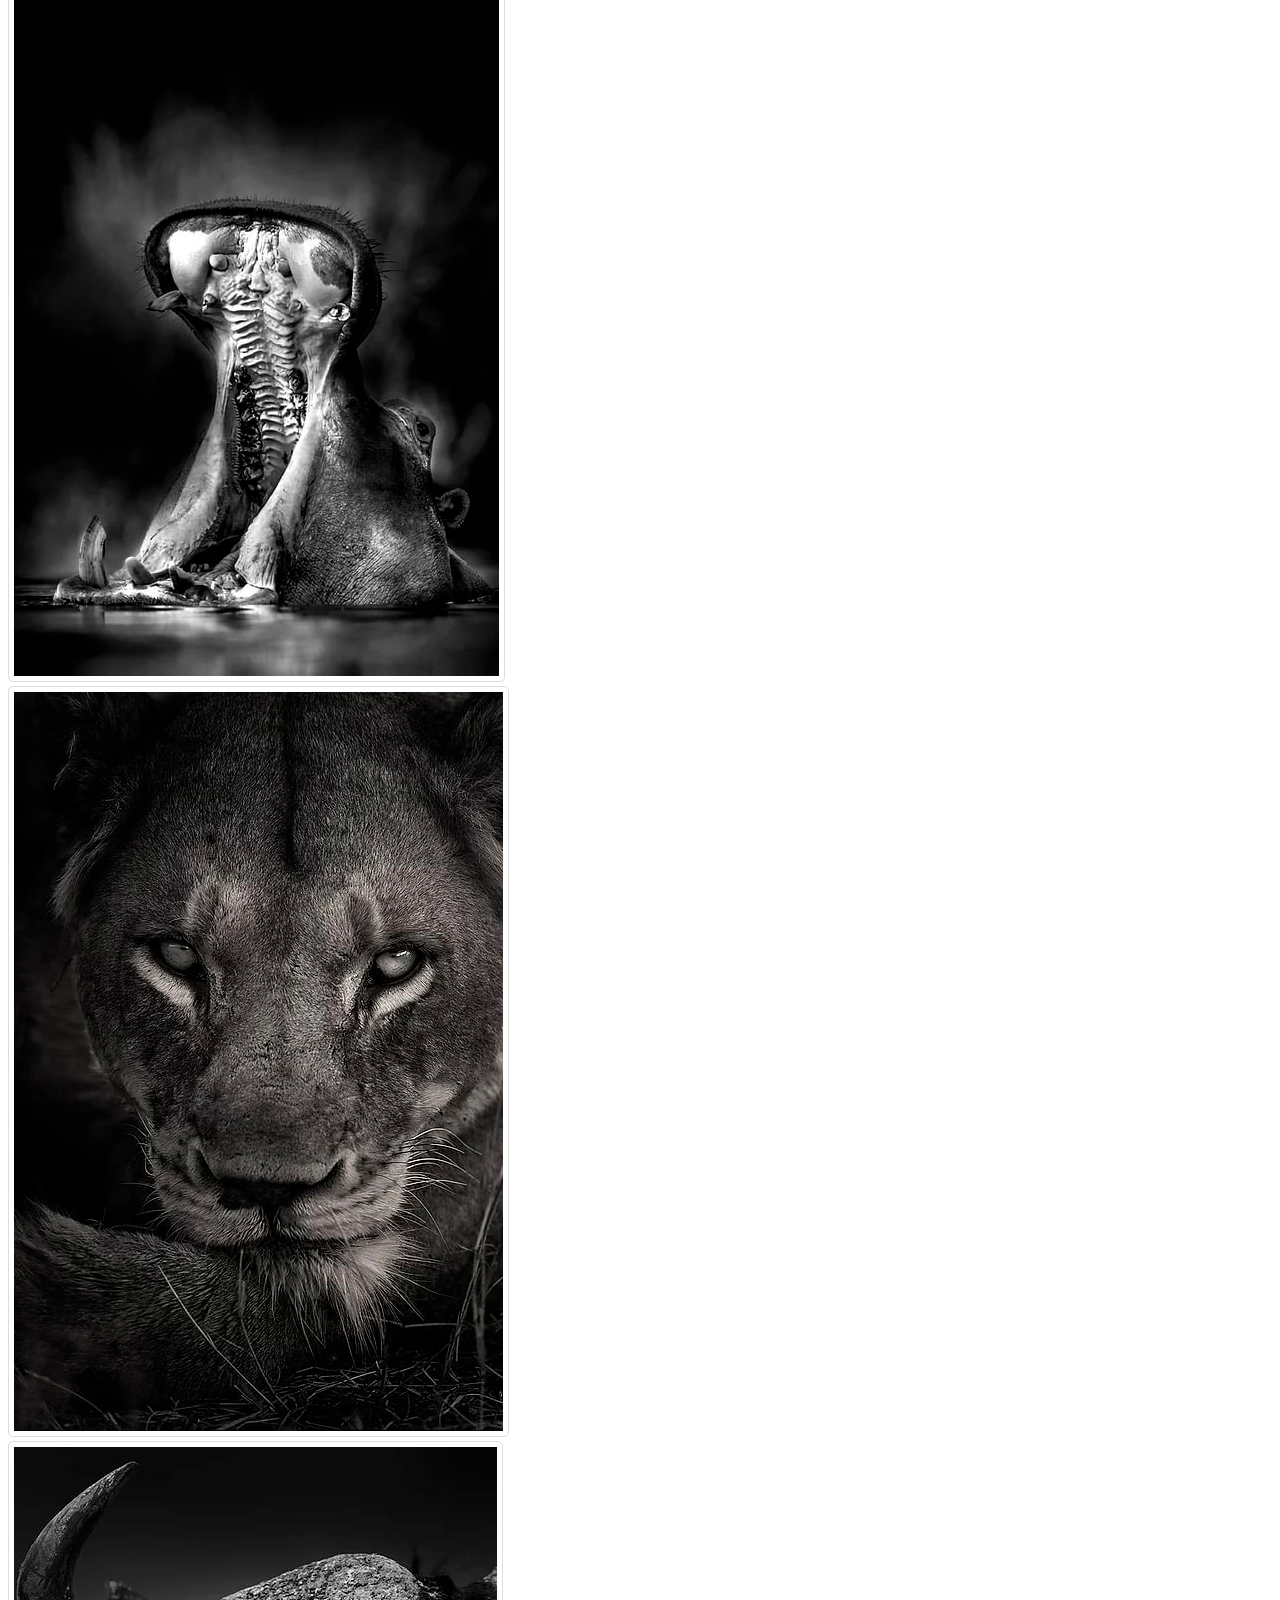
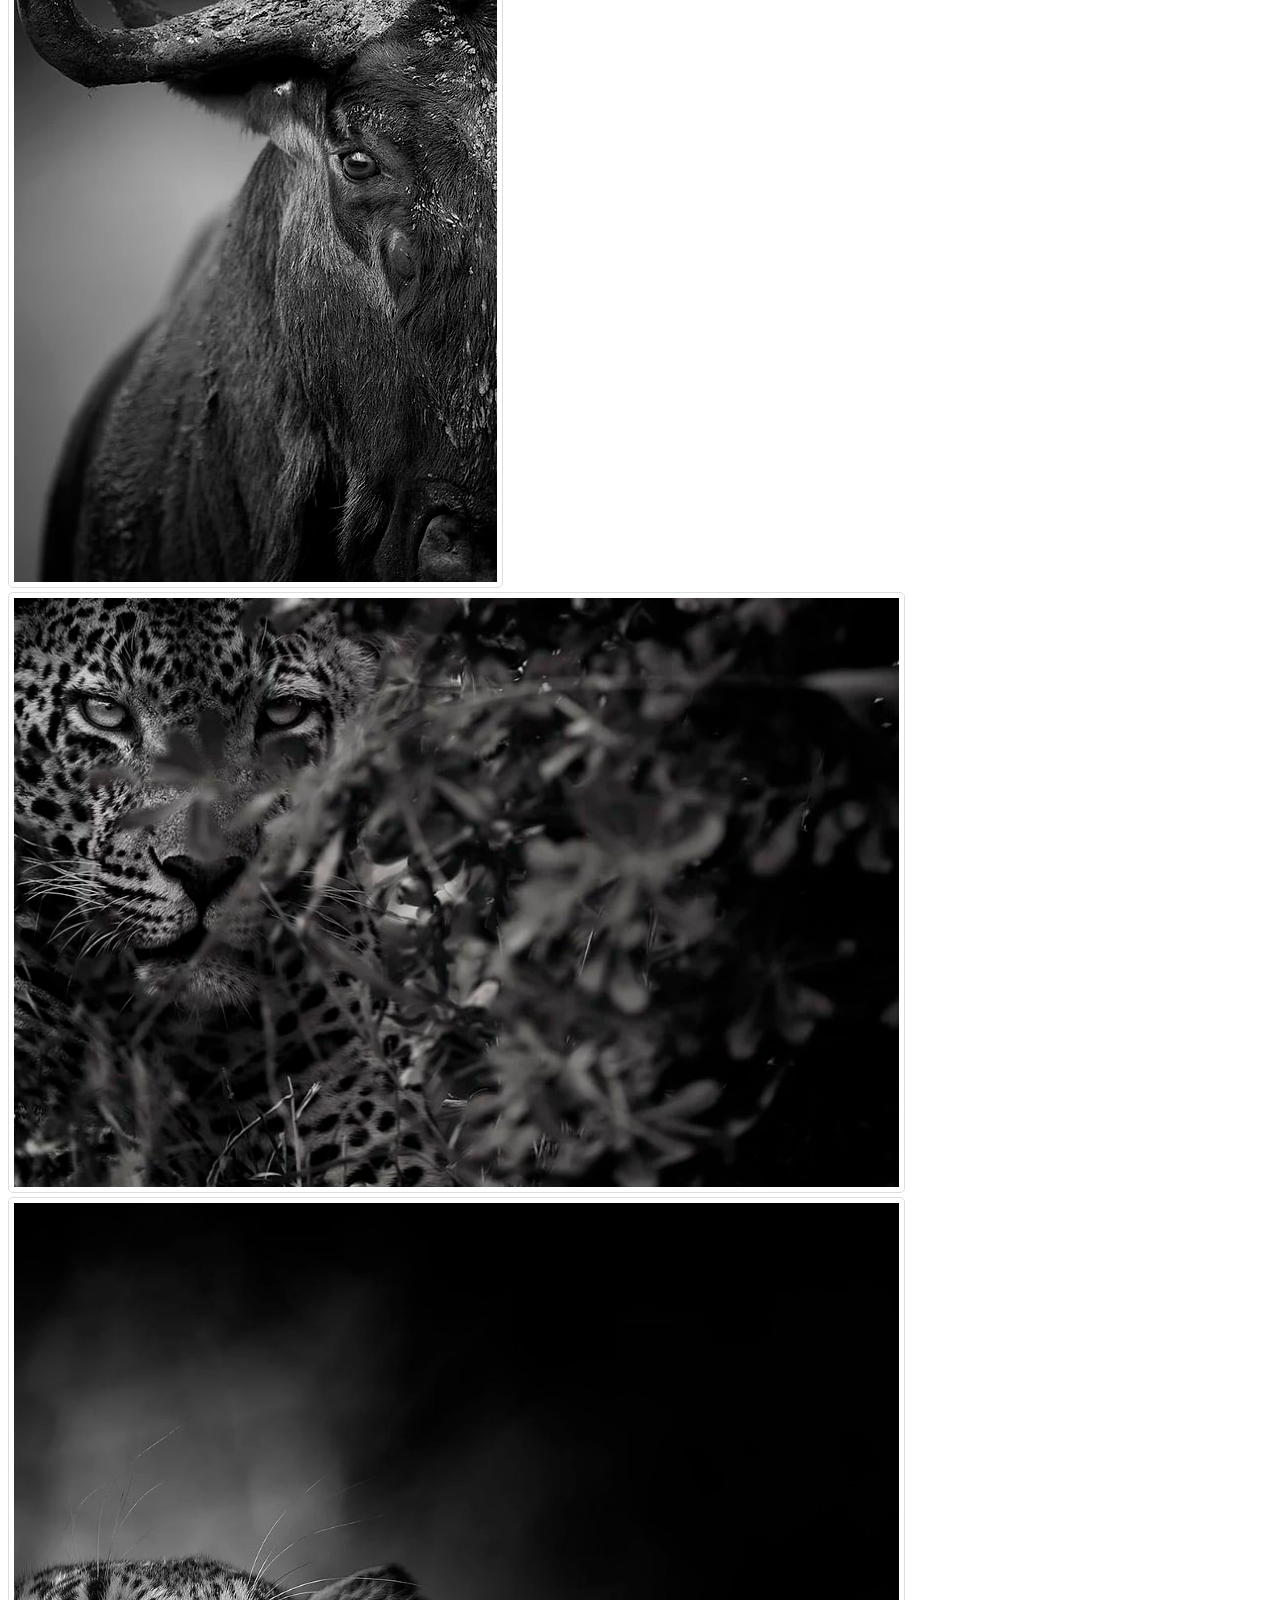
==== commit 11edaad9: "Update 1.html" ====
--- a/1.html
+++ b/1.html
@@ -126,7 +126,7 @@
 
       </div>
        <div class="col-6 col-md-6 col-sm-6 col-xs-6 col-xl-6 col-lg-6 thumb">
-            <a data-fancybox="gallery" href="Image/Galereya1/19.jpg"> 
+            <a data-fancybox="gallery" href="Image/Galereya1/10.jpg"> 
                 <img class="img-responsive" src="Image/Galereya1/10.jpg" style="max-width: 70%; height: auto;" alt="...">
             </a>
       </div>
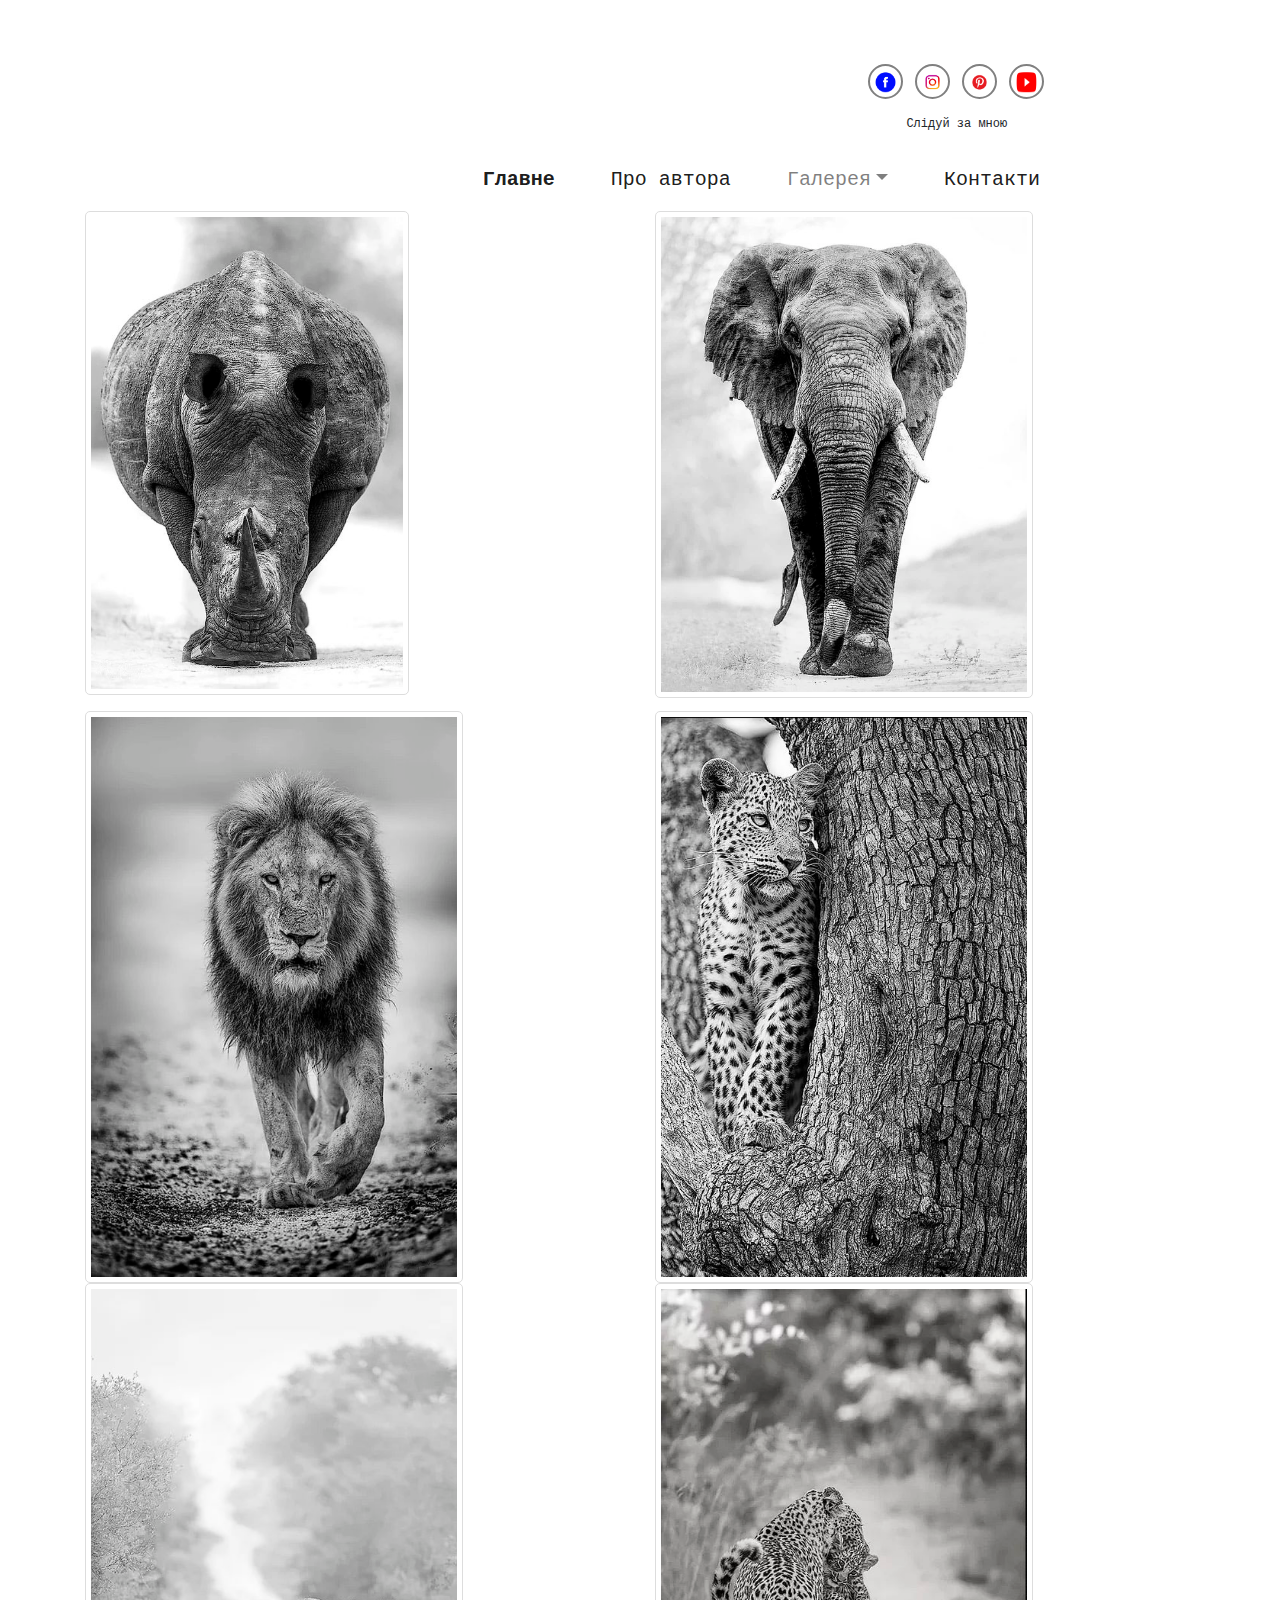
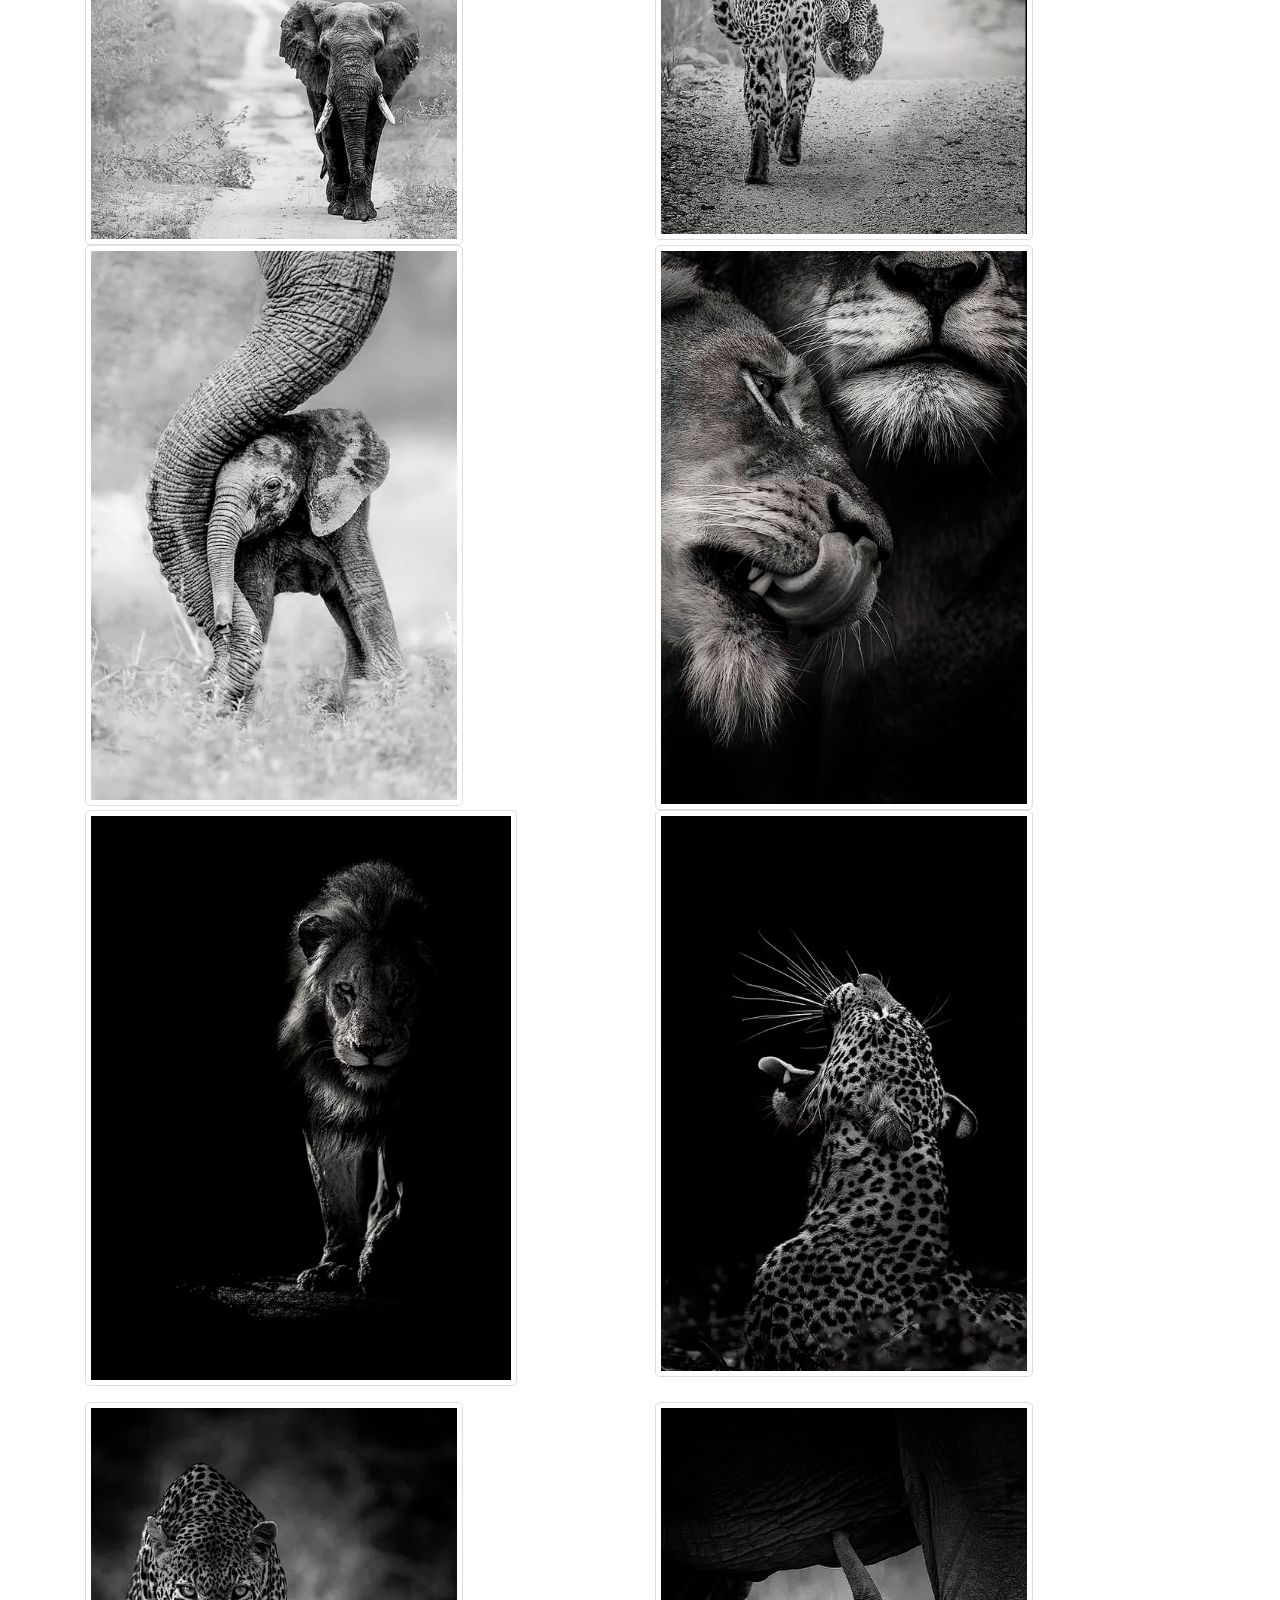
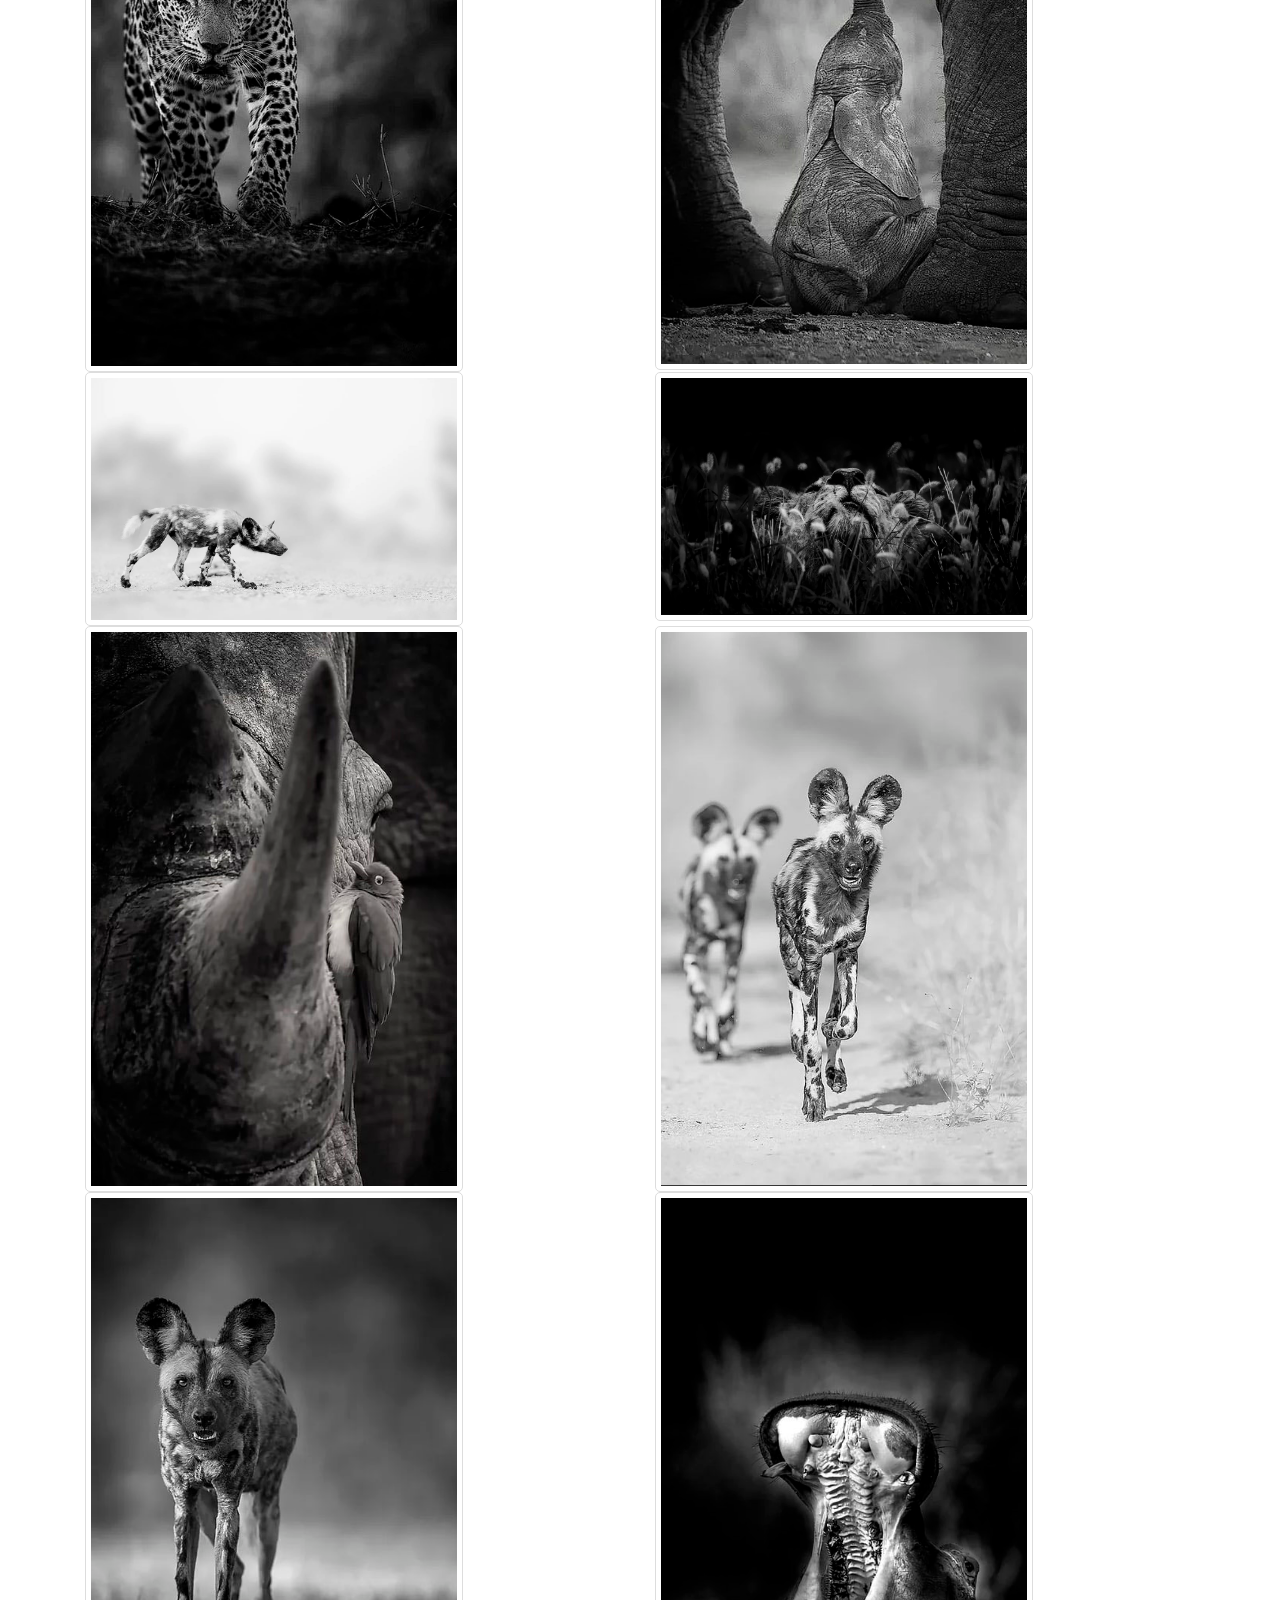
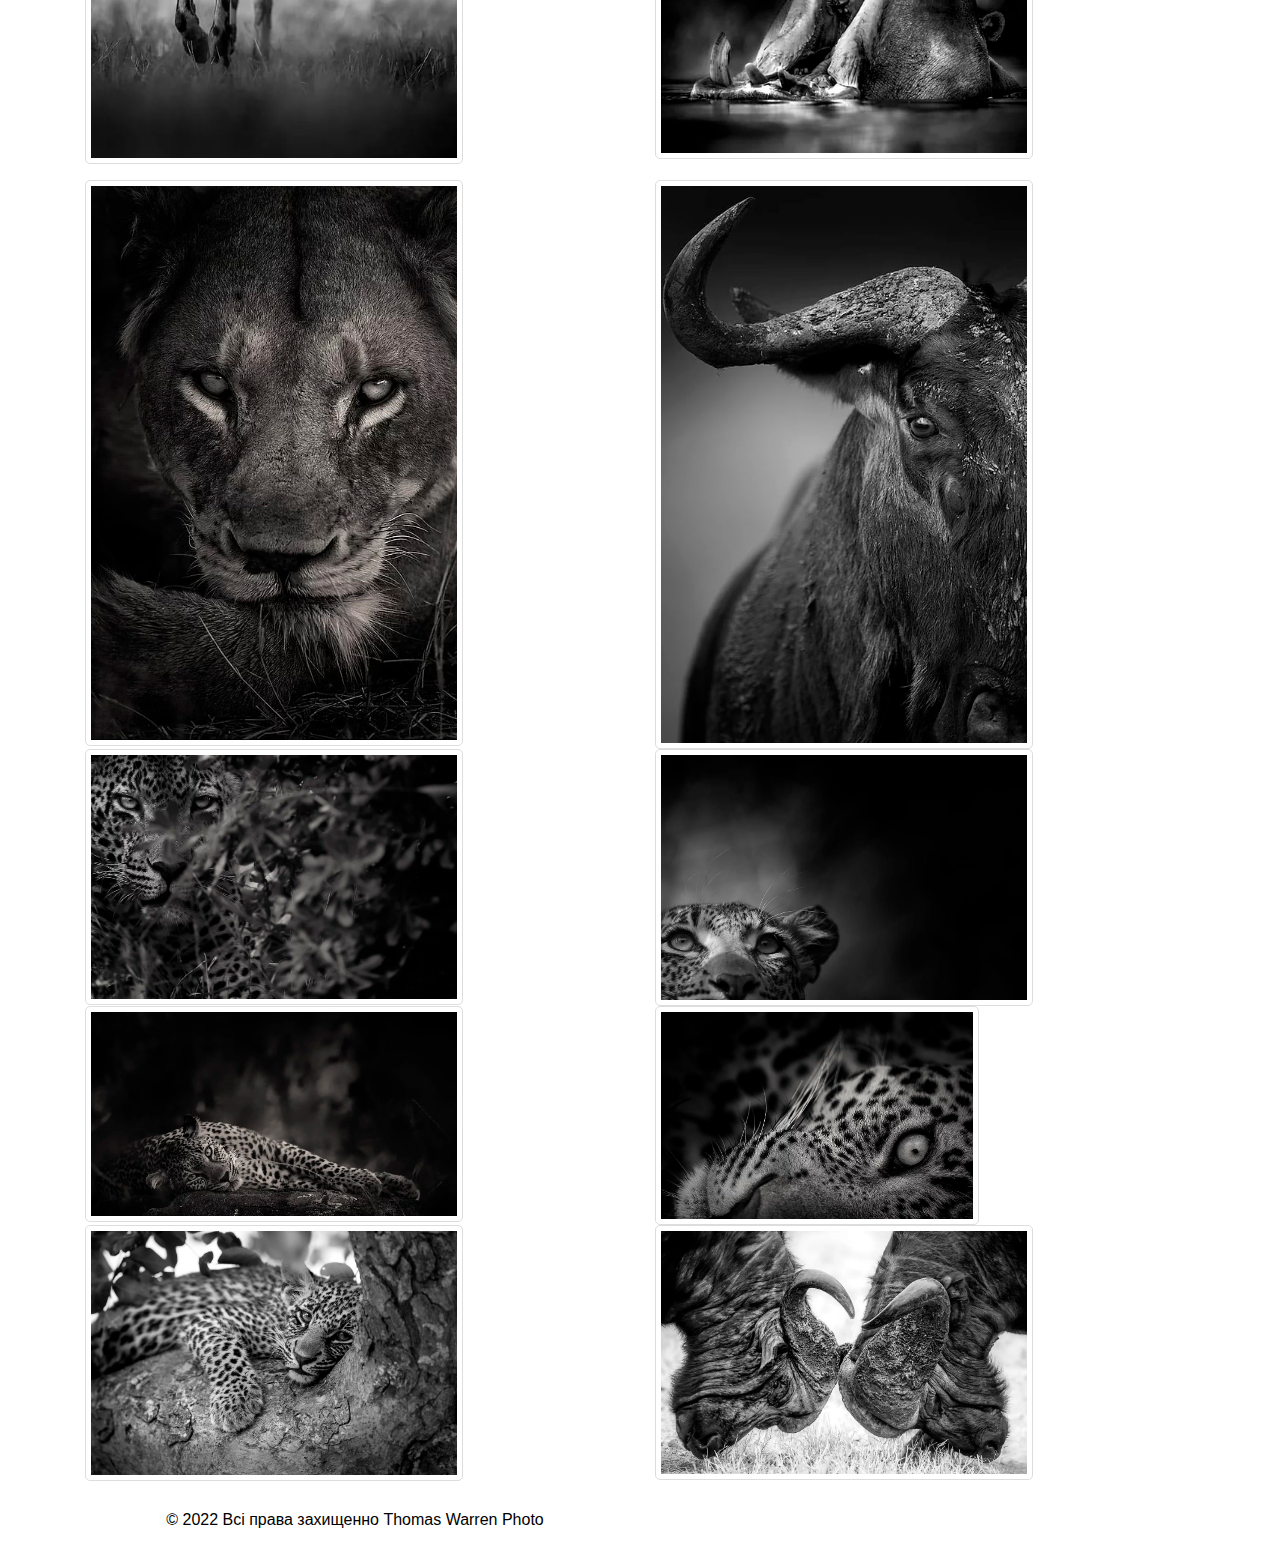
==== commit da50e0e0: "Update 1.html" ====
--- a/1.html
+++ b/1.html
@@ -5,9 +5,11 @@
 			<link rel="stylesheet" type="text/css" href="Главное.css">
       <meta name="viewport" content="width=device-width, initial-scale=1, shrink-to-fit=no">
 			<!-- Bootstrap CSS (jsDelivr CDN) -->
-		  <link href="https://cdn.jsdelivr.net/npm/bootstrap@5.1.3/dist/css/bootstrap.min.css" rel="stylesheet" integrity="sha384-1BmE4kWBq78iYhFldvKuhfTAU6auU8tT94WrHftjDbrCEXSU1oBoqyl2QvZ6jIW3" crossorigin="anonymous">
+		 <link rel="stylesheet" href="https://maxcdn.bootstrapcdn.com/bootstrap/4.0.0/css/bootstrap.min.css" integrity="sha384-Gn5384xqQ1aoWXA+058RXPxPg6fy4IWvTNh0E263XmFcJlSAwiGgFAW/dAiS6JXm" crossorigin="anonymous">
 		  <!-- Bootstrap Bundle JS (jsDelivr CDN) -->
-		  <script defer src="https://cdn.jsdelivr.net/npm/bootstrap@5.1.3/dist/js/bootstrap.bundle.min.js" integrity="sha384-ka7Sk0Gln4gmtz2MlQnikT1wXgYsOg+OMhuP+IlRH9sENBO0LRn5q+8nbTov4+1p" crossorigin="anonymous"></script>
+		  <script src="https://code.jquery.com/jquery-3.2.1.slim.min.js" integrity="sha384-KJ3o2DKtIkvYIK3UENzmM7KCkRr/rE9/Qpg6aAZGJwFDMVNA/GpGFF93hXpG5KkN" crossorigin="anonymous"></script>
+<script src="https://cdnjs.cloudflare.com/ajax/libs/popper.js/1.12.9/umd/popper.min.js" integrity="sha384-ApNbgh9B+Y1QKtv3Rn7W3mgPxhU9K/ScQsAP7hUibX39j7fakFPskvXusvfa0b4Q" crossorigin="anonymous"></script>
+<script src="https://maxcdn.bootstrapcdn.com/bootstrap/4.0.0/js/bootstrap.min.js" integrity="sha384-JZR6Spejh4U02d8jOt6vLEHfe/JQGiRRSQQxSfFWpi1MquVdAyjUar5+76PVCmYl" crossorigin="anonymous"></script>
       <link href="js/bootstrap.min.css.map" rel="stylesheet"></link>
       <script src="js/bootstrap.min.js"></script>
       <link href="js/jquery.fancybox.min.css" rel="stylesheet"></link>
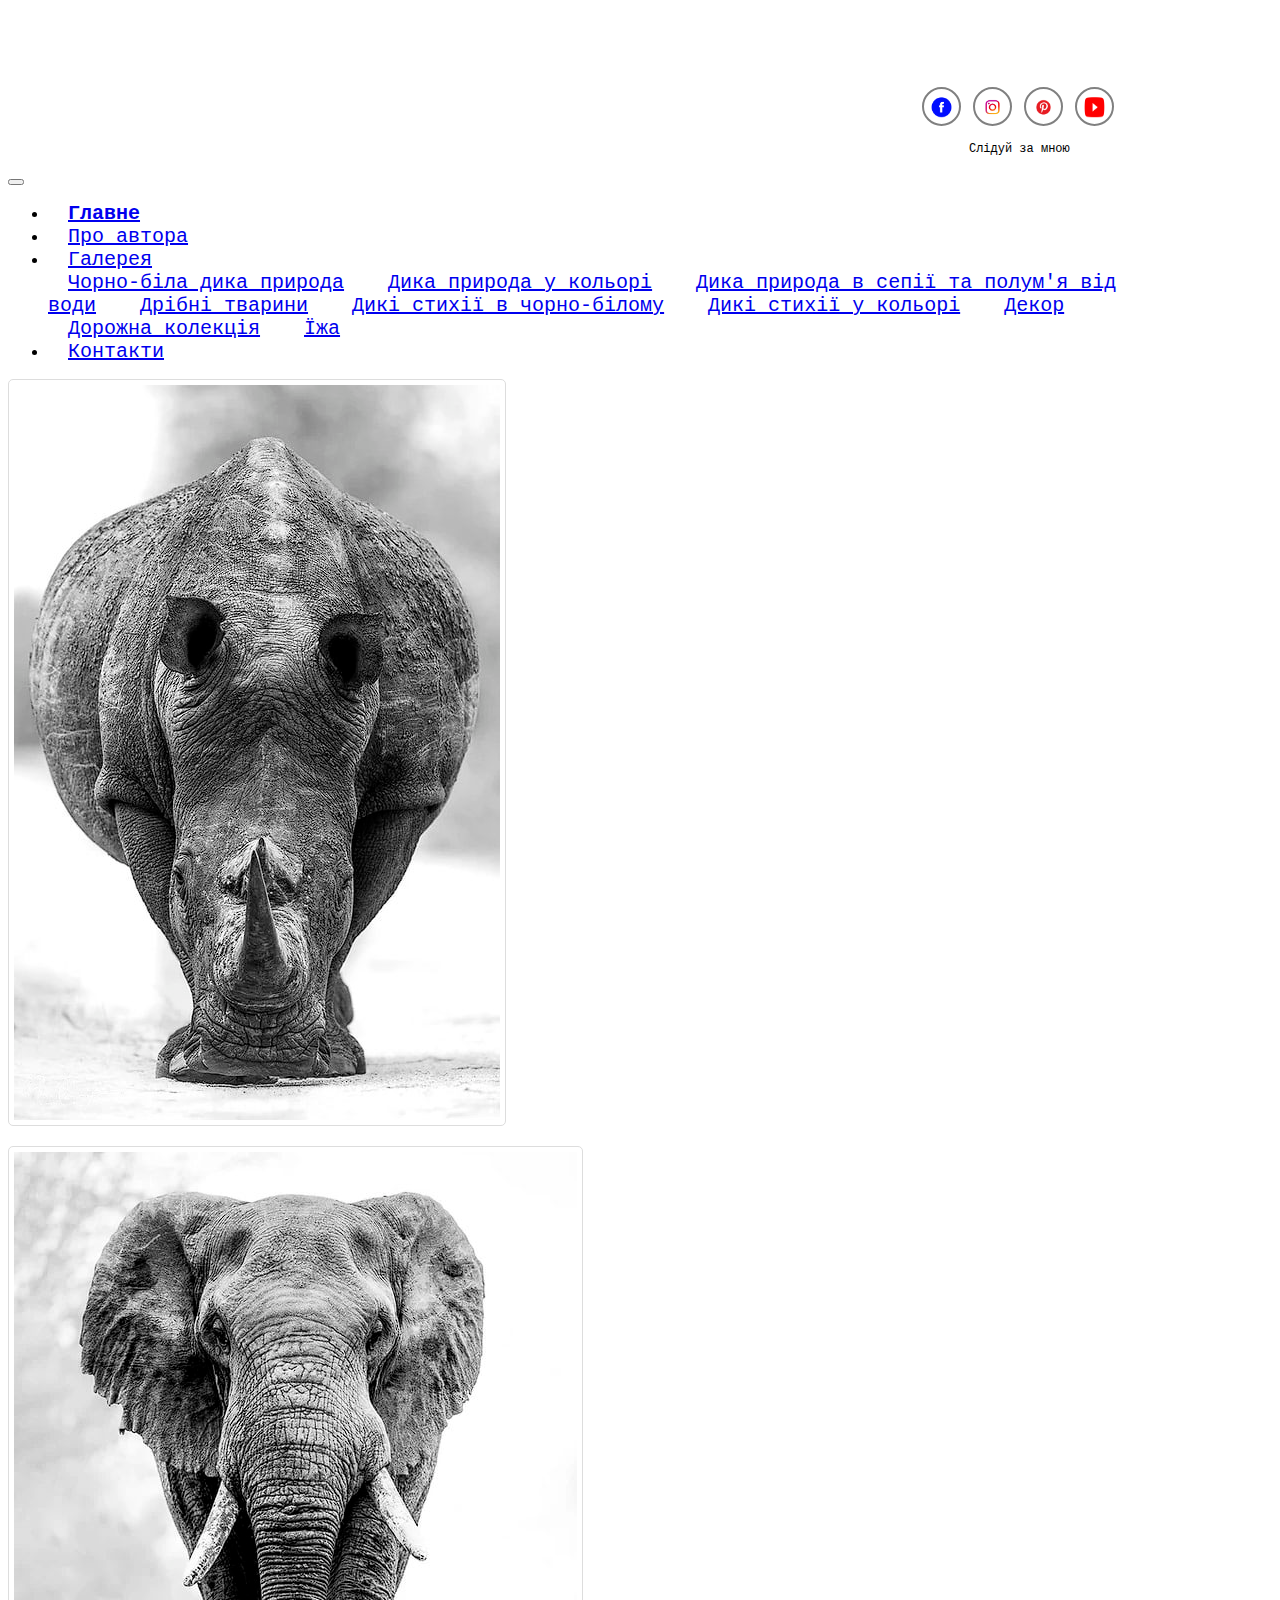
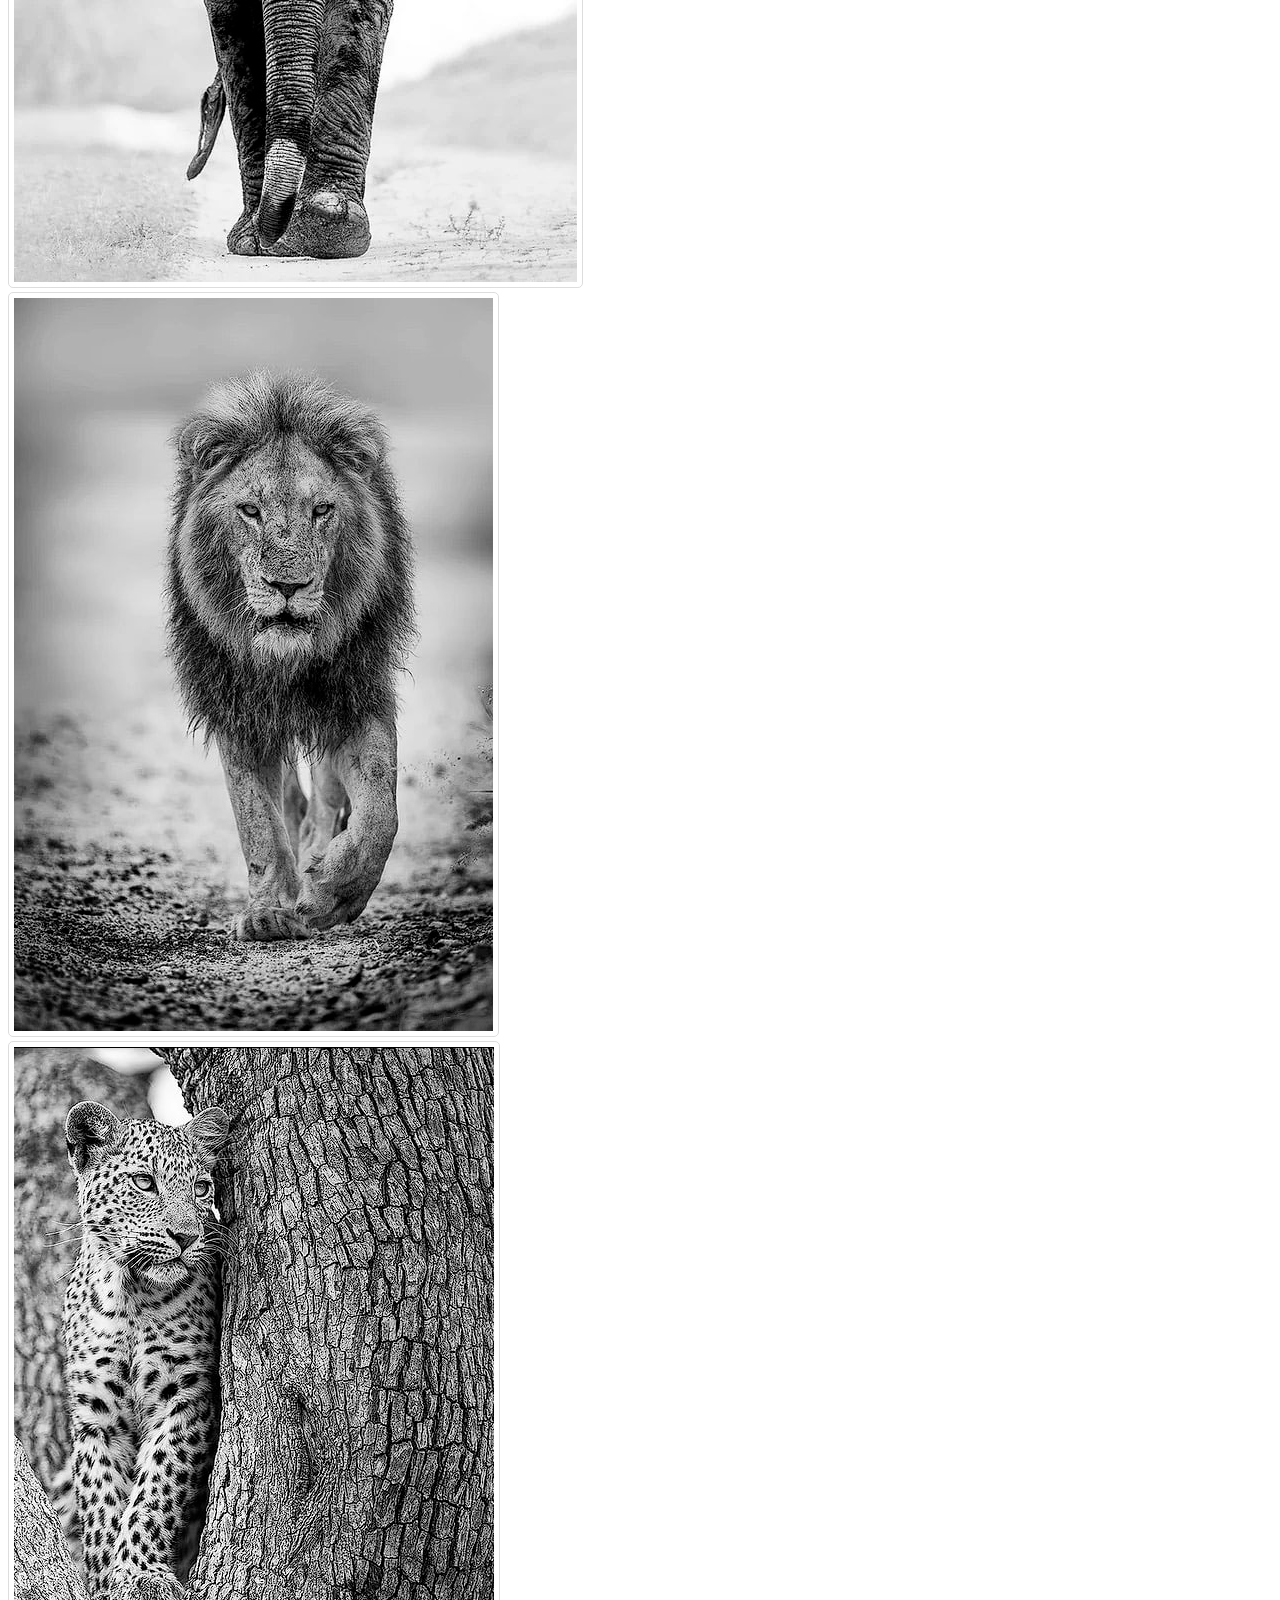
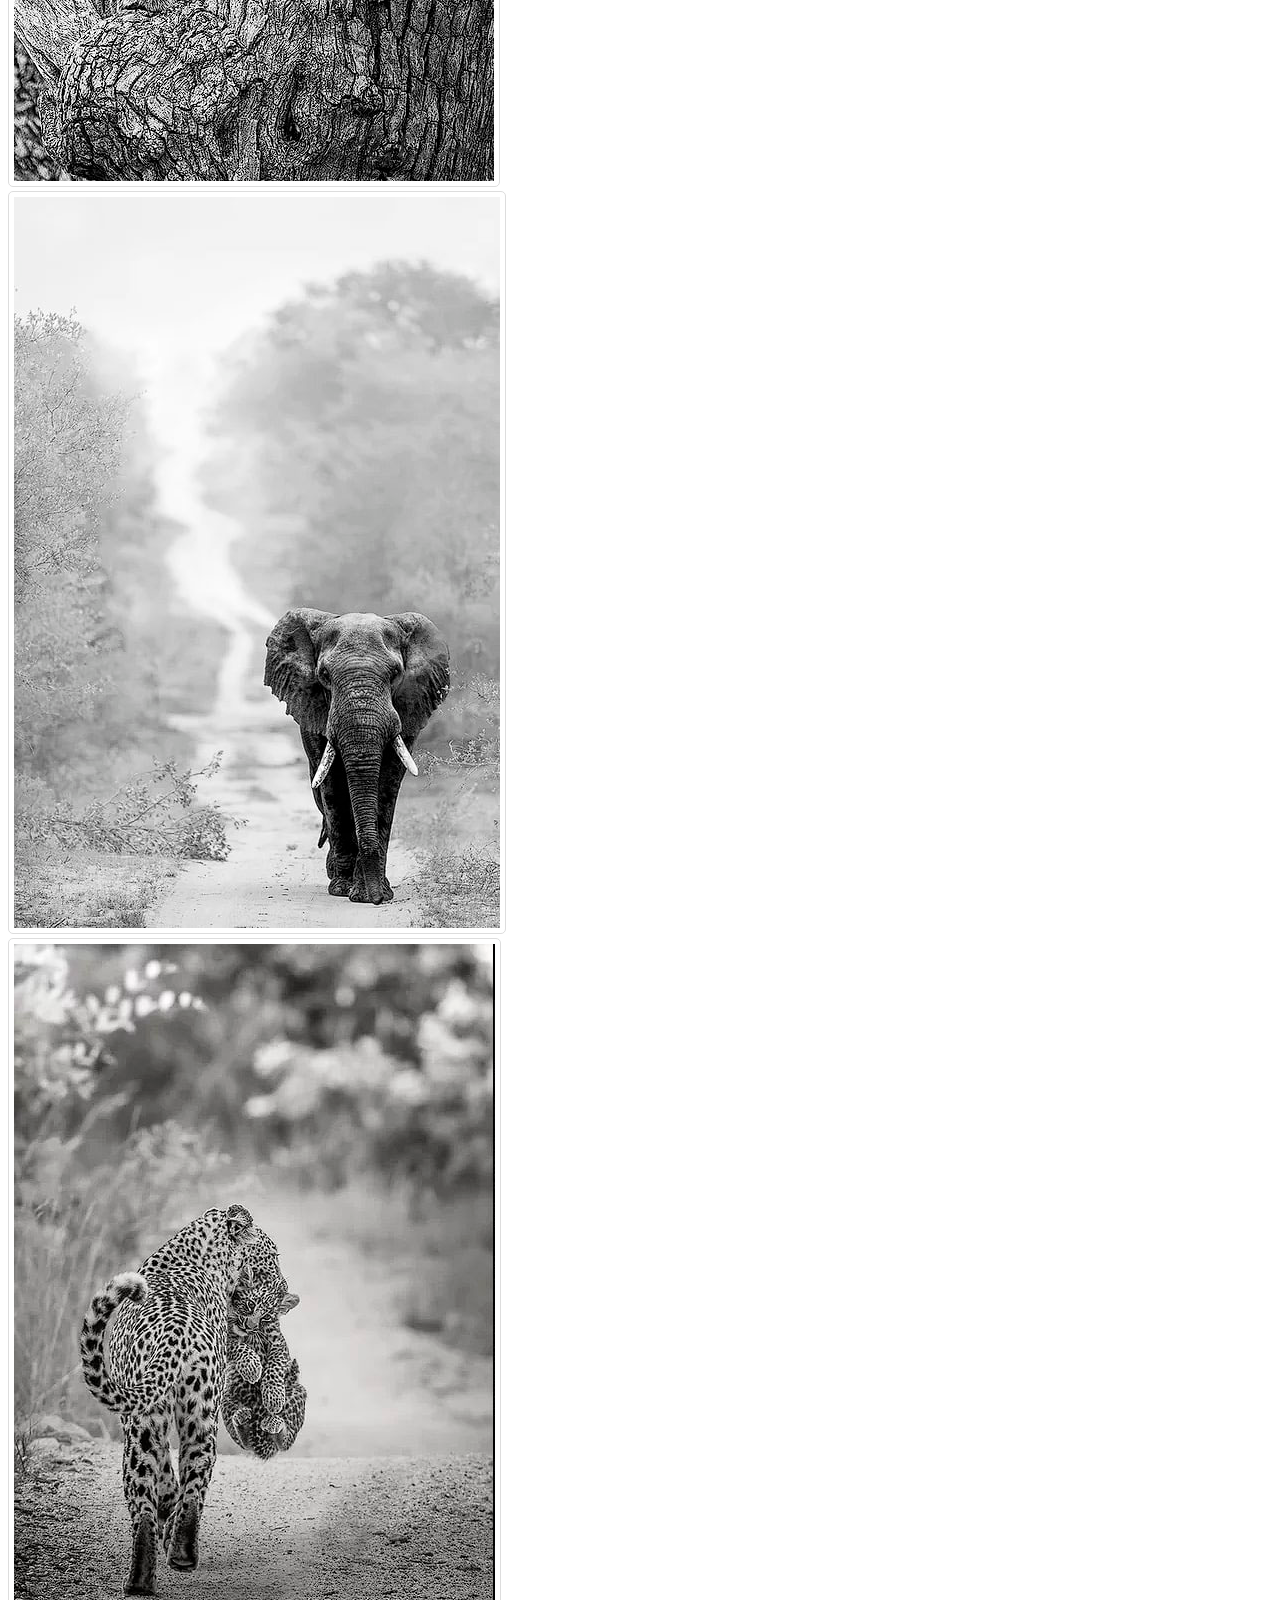
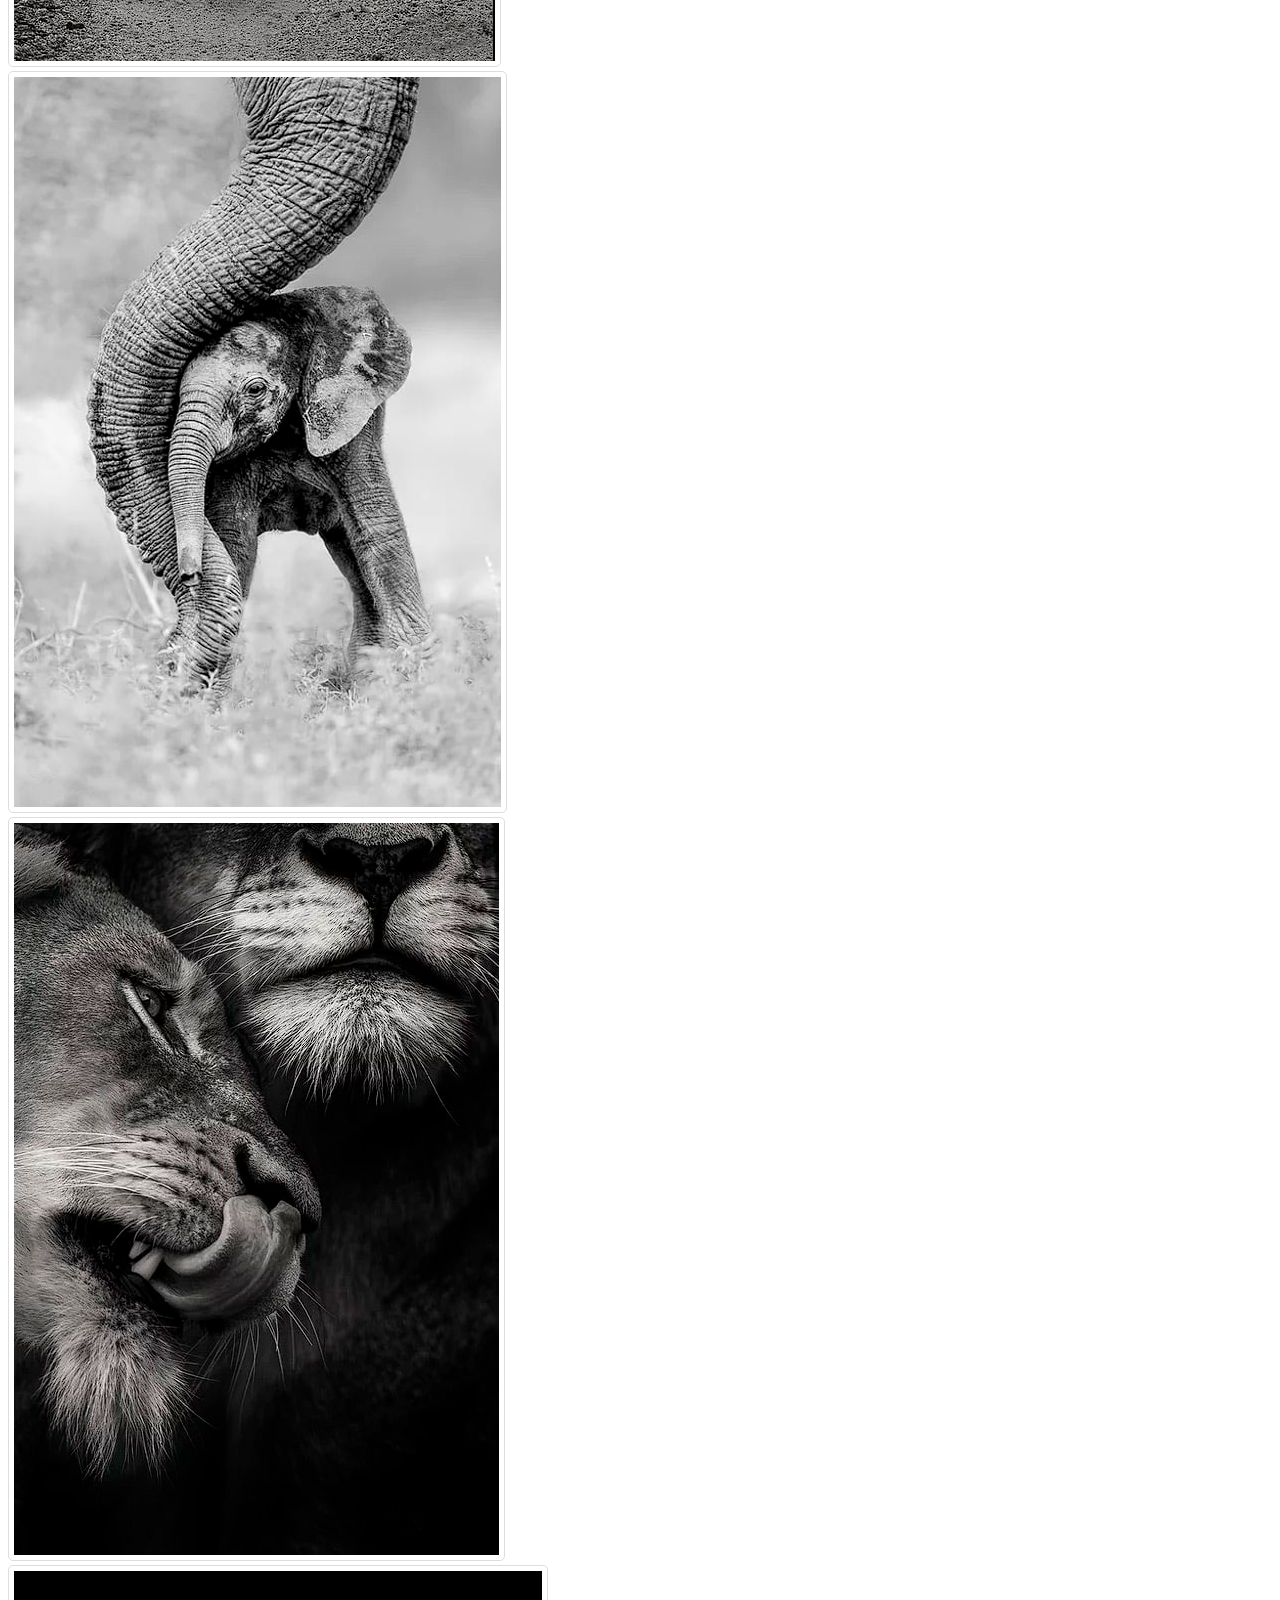
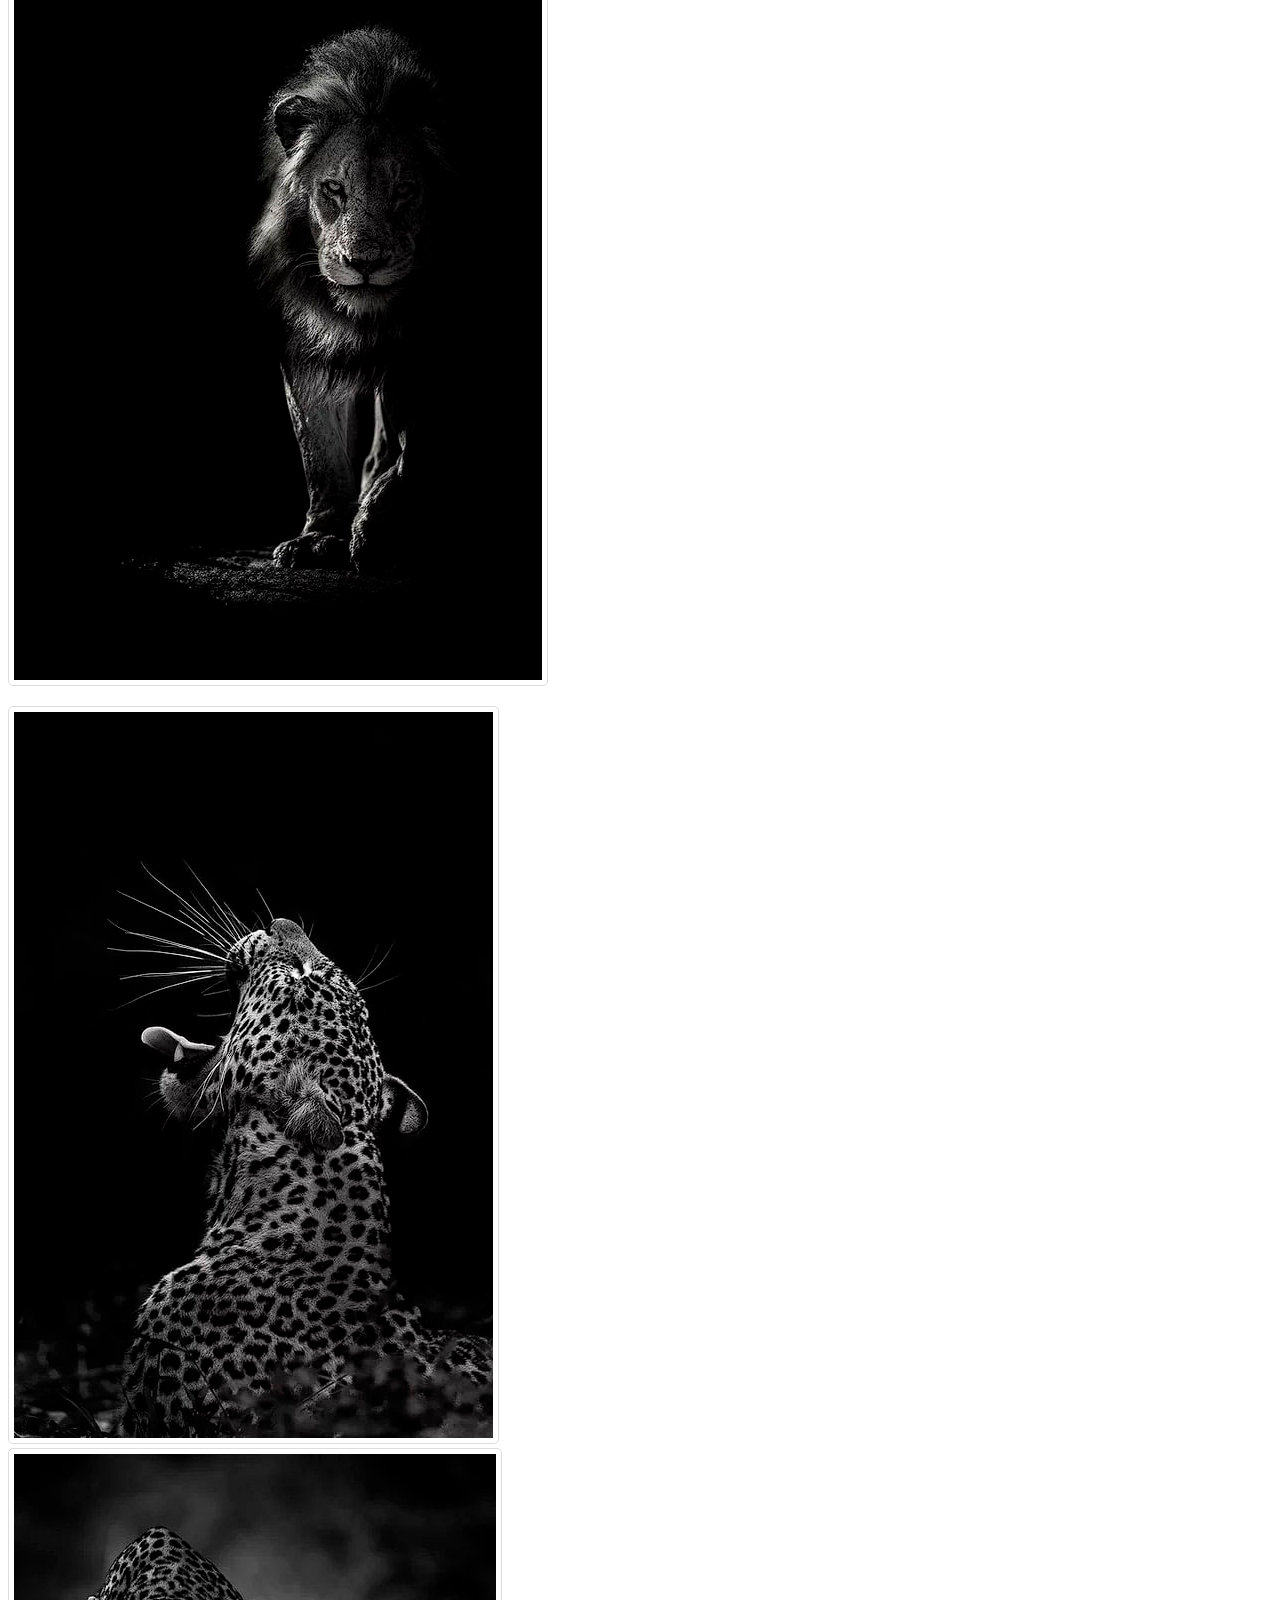
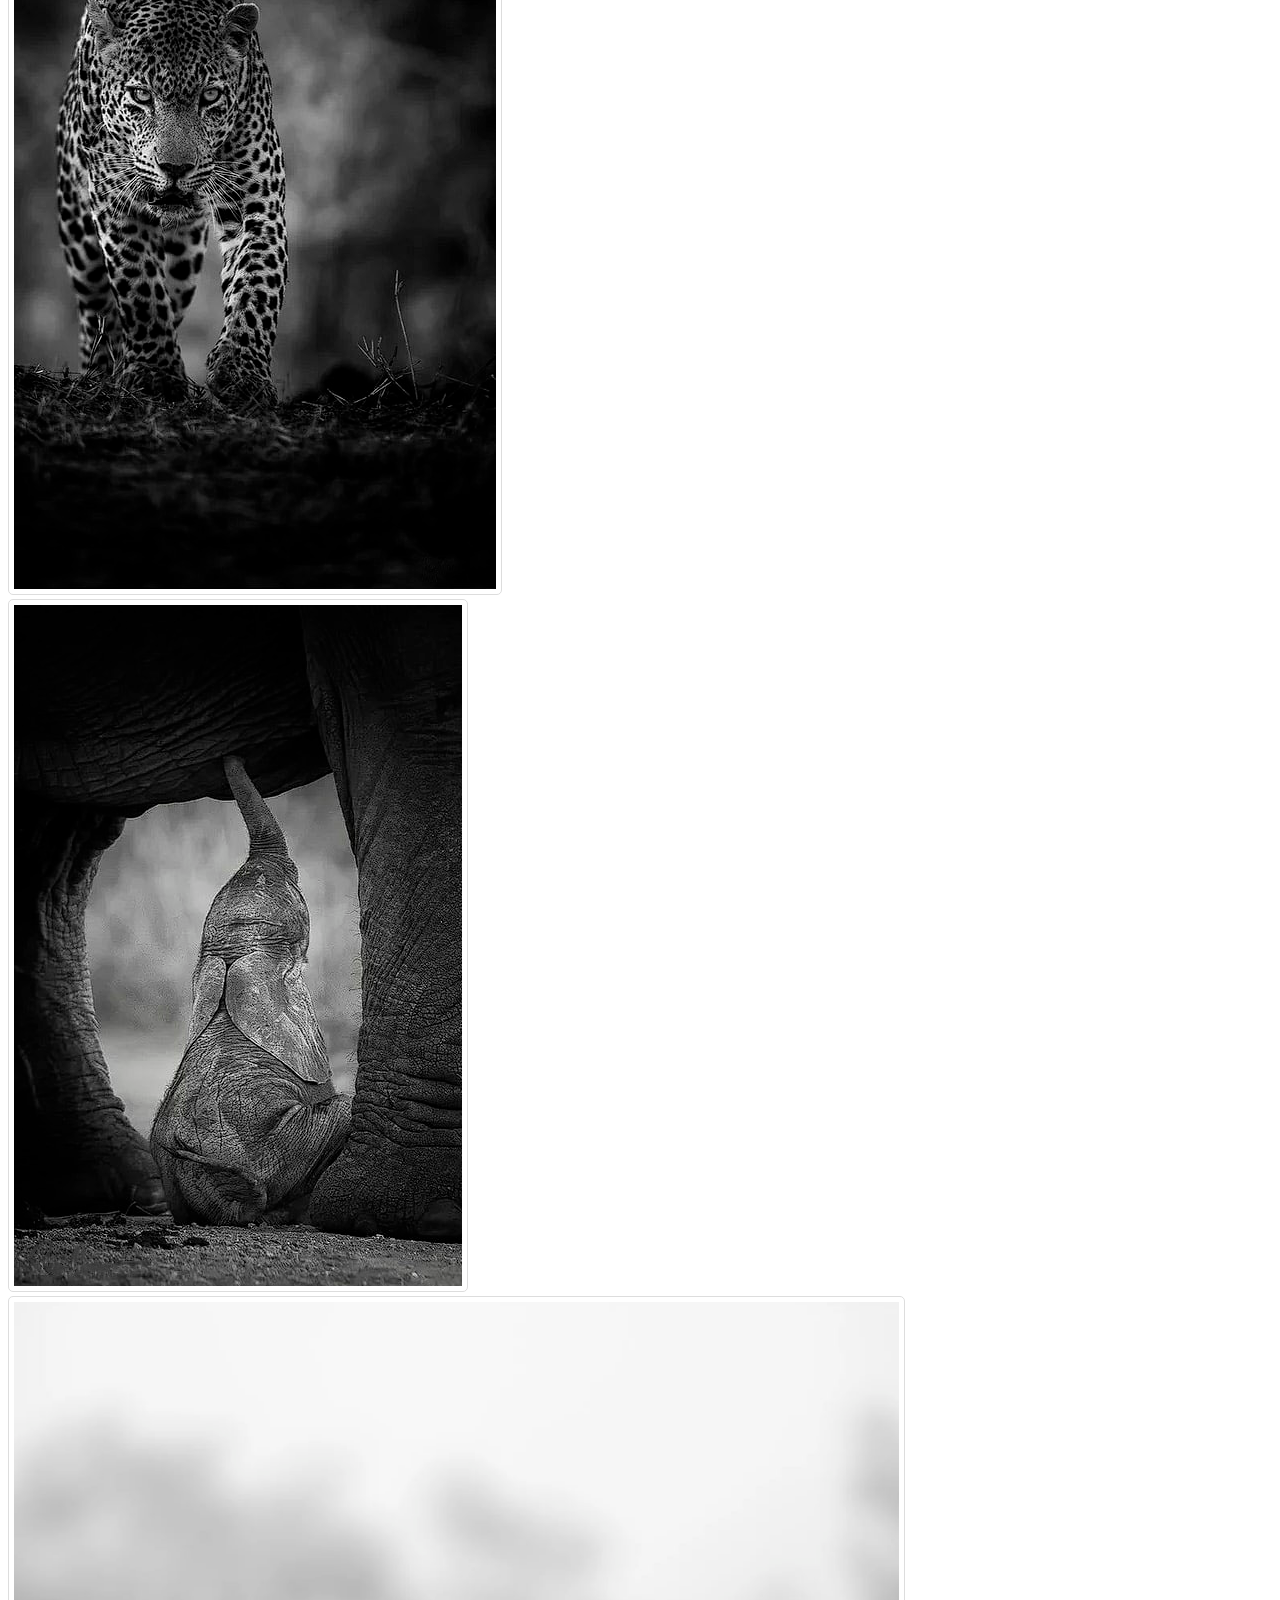
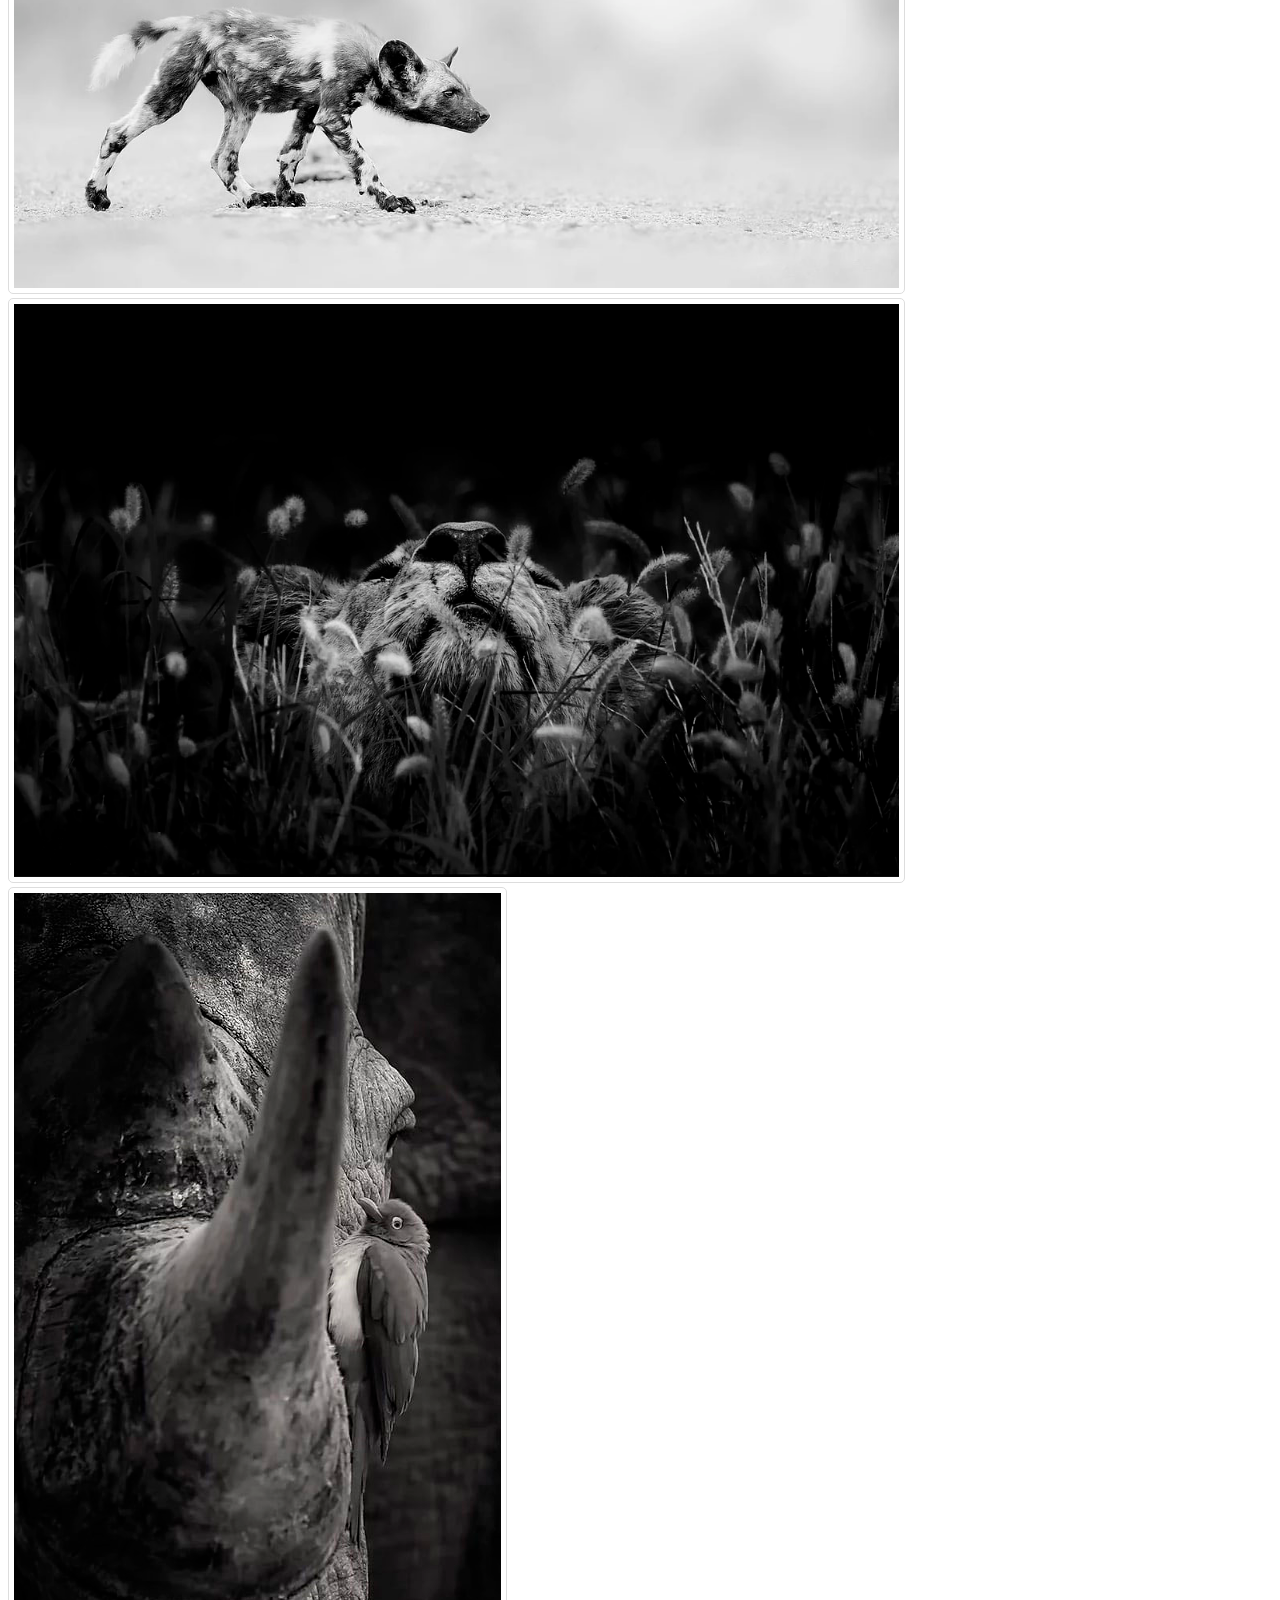
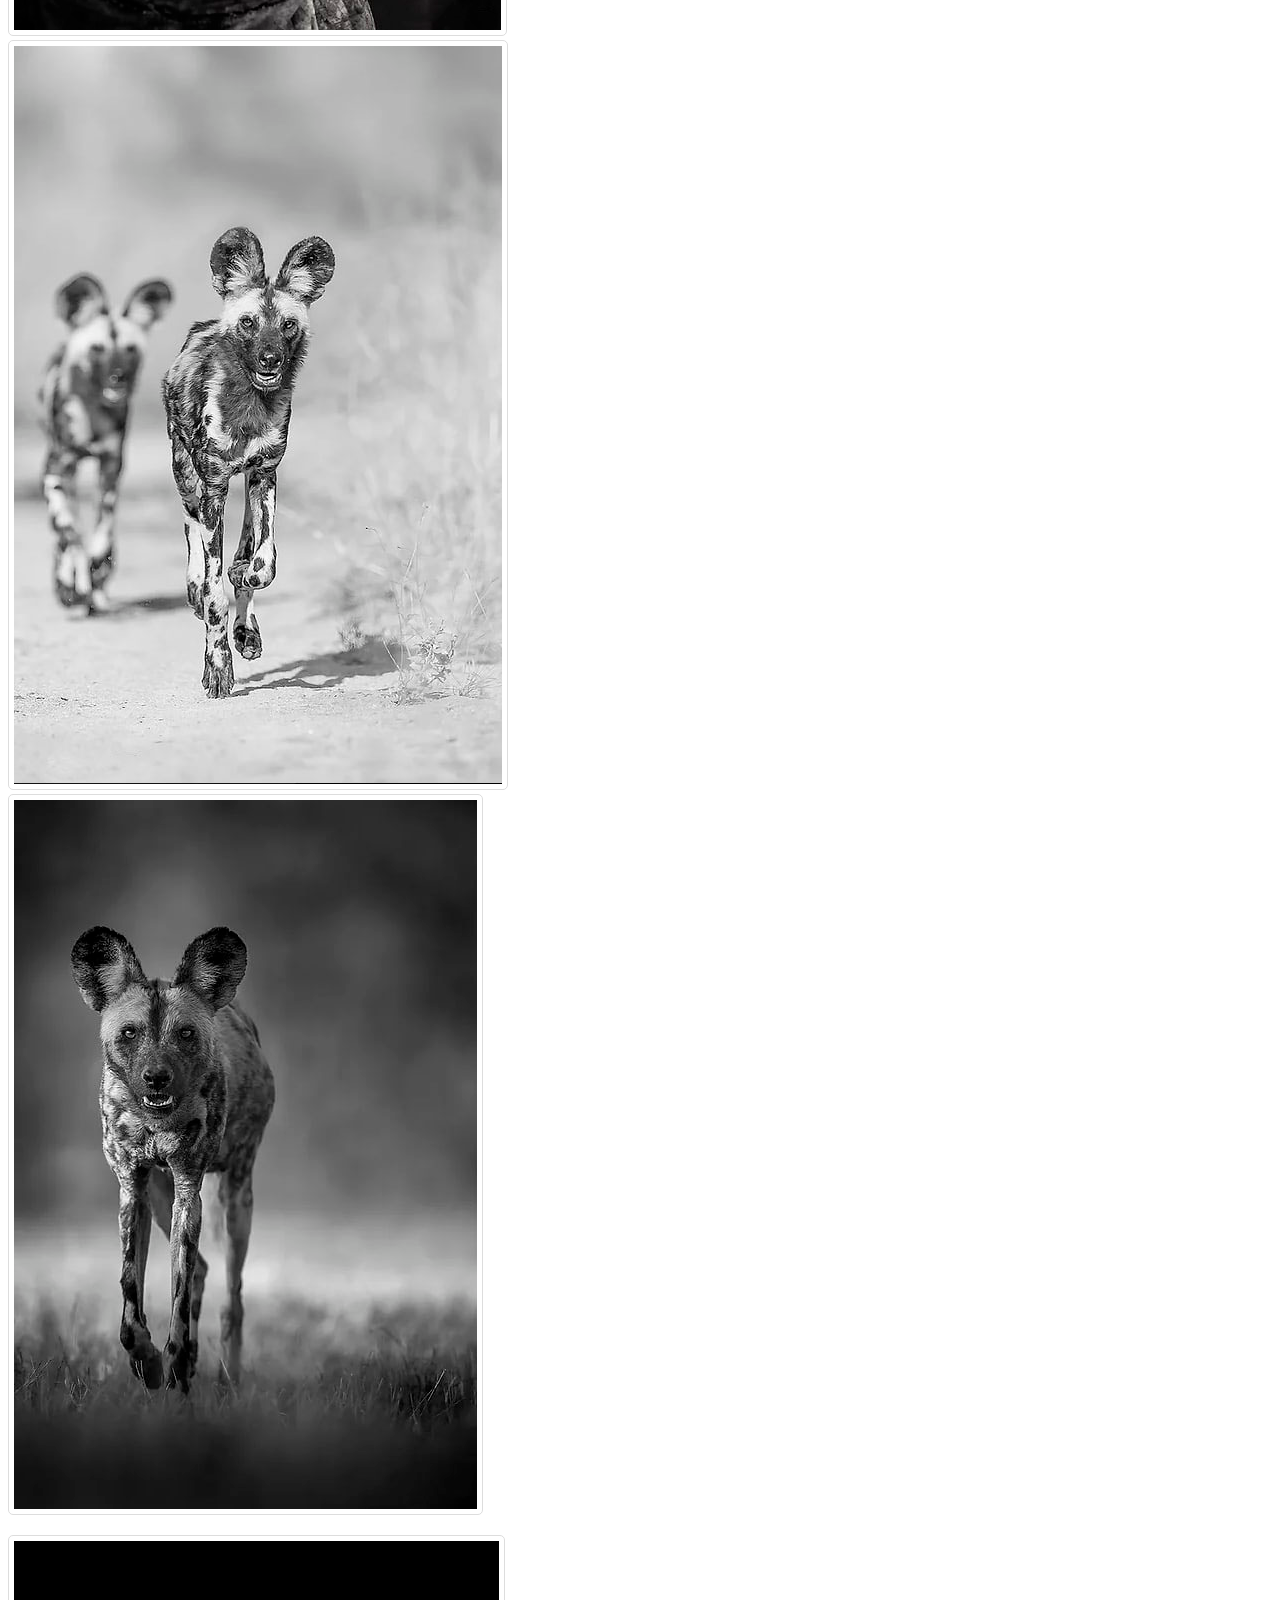
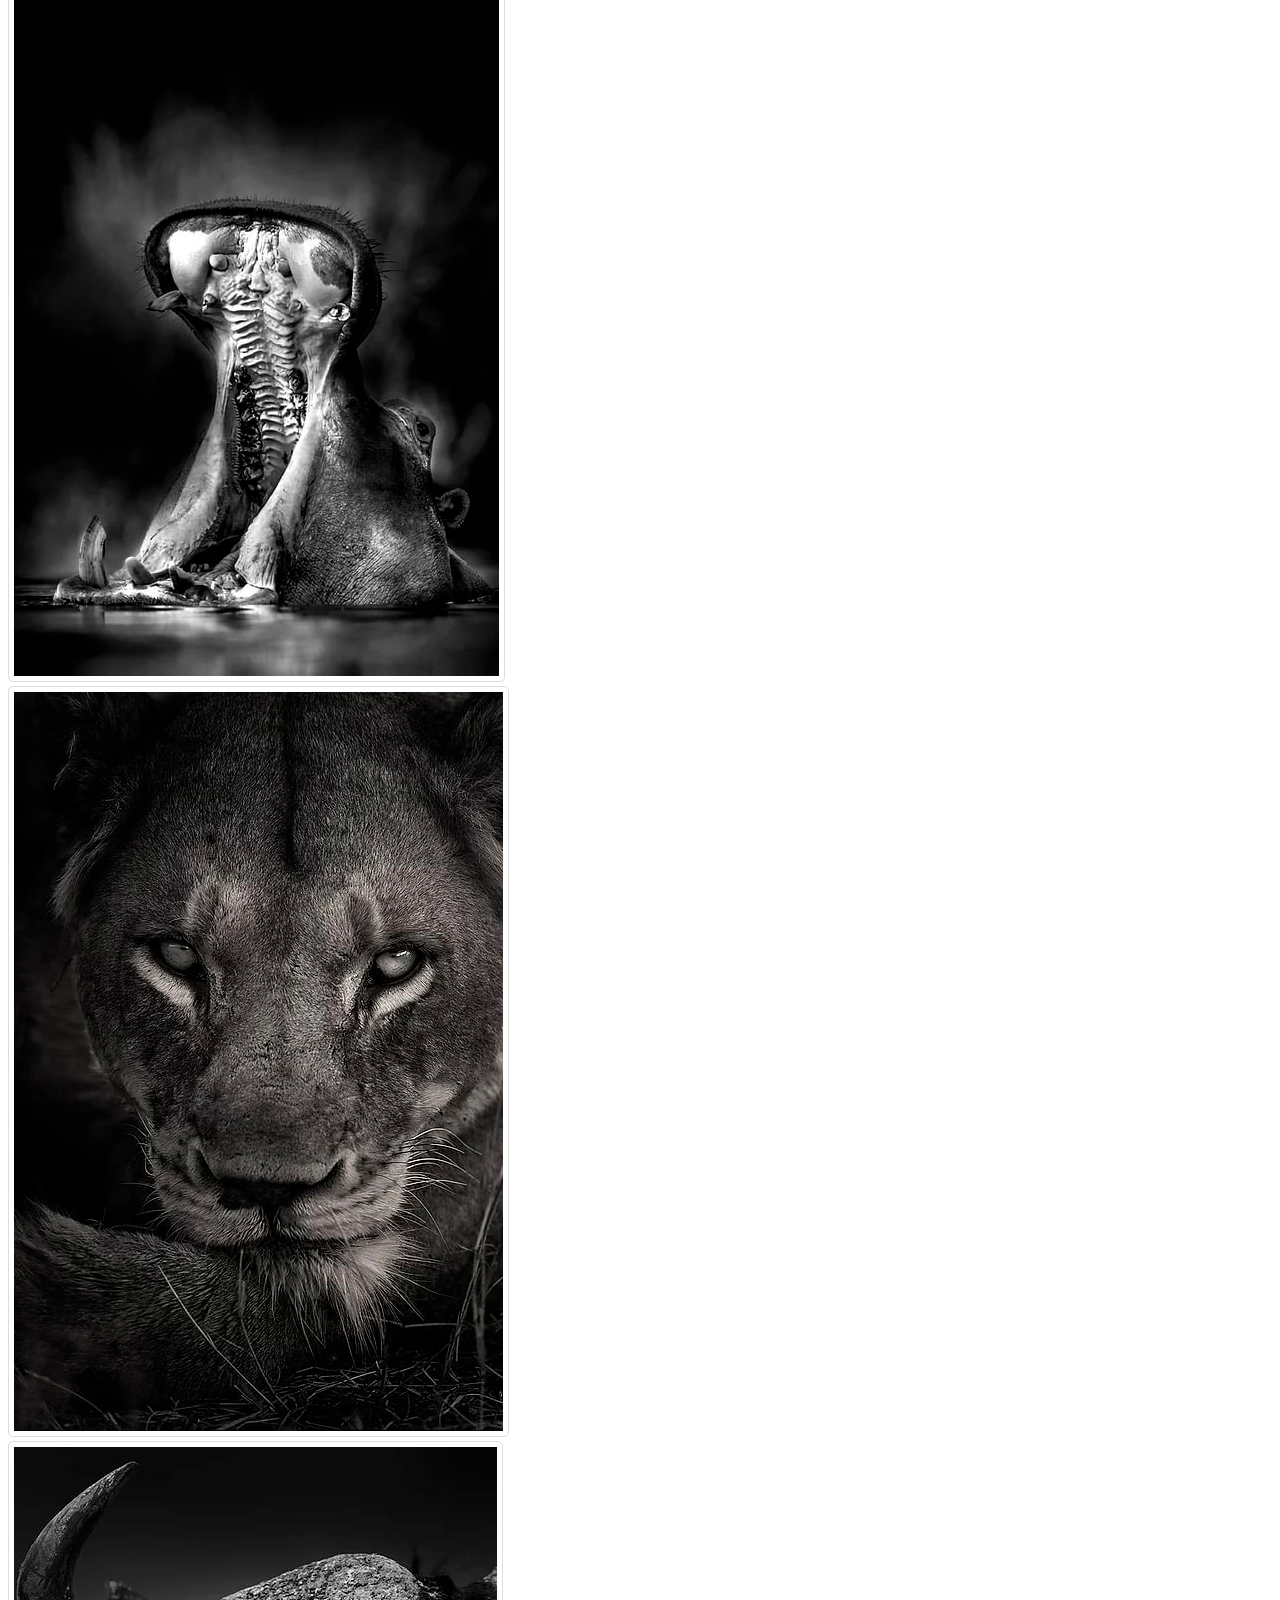
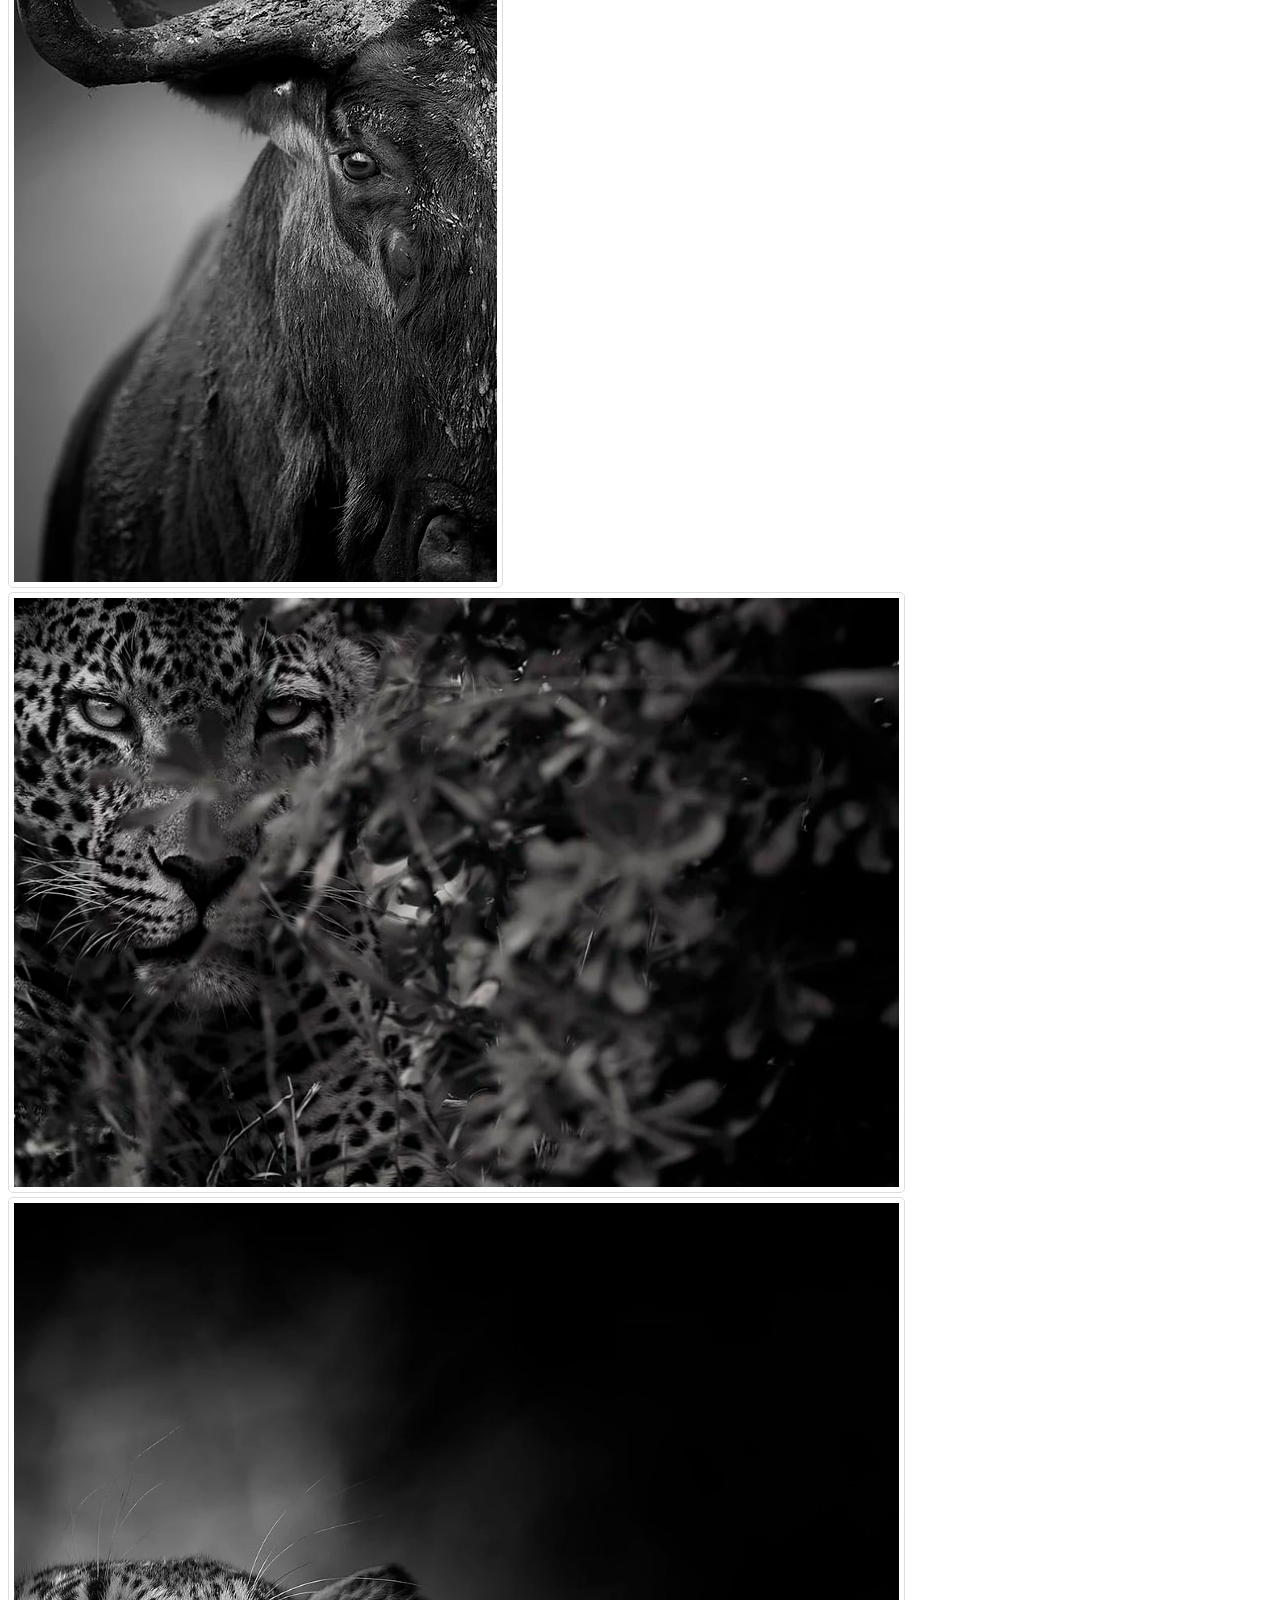
==== commit 09910a1d: "Update 1.html" ====
--- a/1.html
+++ b/1.html
@@ -5,11 +5,9 @@
 			<link rel="stylesheet" type="text/css" href="Главное.css">
       <meta name="viewport" content="width=device-width, initial-scale=1, shrink-to-fit=no">
 			<!-- Bootstrap CSS (jsDelivr CDN) -->
-		 <link rel="stylesheet" href="https://maxcdn.bootstrapcdn.com/bootstrap/4.0.0/css/bootstrap.min.css" integrity="sha384-Gn5384xqQ1aoWXA+058RXPxPg6fy4IWvTNh0E263XmFcJlSAwiGgFAW/dAiS6JXm" crossorigin="anonymous">
+		  <link href="https://cdn.jsdelivr.net/npm/bootstrap@5.1.3/dist/css/bootstrap.min.css" rel="stylesheet" integrity="sha384-1BmE4kWBq78iYhFldvKuhfTAU6auU8tT94WrHftjDbrCEXSU1oBoqyl2QvZ6jIW3" crossorigin="anonymous">
 		  <!-- Bootstrap Bundle JS (jsDelivr CDN) -->
-		  <script src="https://code.jquery.com/jquery-3.2.1.slim.min.js" integrity="sha384-KJ3o2DKtIkvYIK3UENzmM7KCkRr/rE9/Qpg6aAZGJwFDMVNA/GpGFF93hXpG5KkN" crossorigin="anonymous"></script>
-<script src="https://cdnjs.cloudflare.com/ajax/libs/popper.js/1.12.9/umd/popper.min.js" integrity="sha384-ApNbgh9B+Y1QKtv3Rn7W3mgPxhU9K/ScQsAP7hUibX39j7fakFPskvXusvfa0b4Q" crossorigin="anonymous"></script>
-<script src="https://maxcdn.bootstrapcdn.com/bootstrap/4.0.0/js/bootstrap.min.js" integrity="sha384-JZR6Spejh4U02d8jOt6vLEHfe/JQGiRRSQQxSfFWpi1MquVdAyjUar5+76PVCmYl" crossorigin="anonymous"></script>
+		  <script defer src="https://cdn.jsdelivr.net/npm/bootstrap@5.1.3/dist/js/bootstrap.bundle.min.js" integrity="sha384-ka7Sk0Gln4gmtz2MlQnikT1wXgYsOg+OMhuP+IlRH9sENBO0LRn5q+8nbTov4+1p" crossorigin="anonymous"></script>
       <link href="js/bootstrap.min.css.map" rel="stylesheet"></link>
       <script src="js/bootstrap.min.js"></script>
       <link href="js/jquery.fancybox.min.css" rel="stylesheet"></link>
